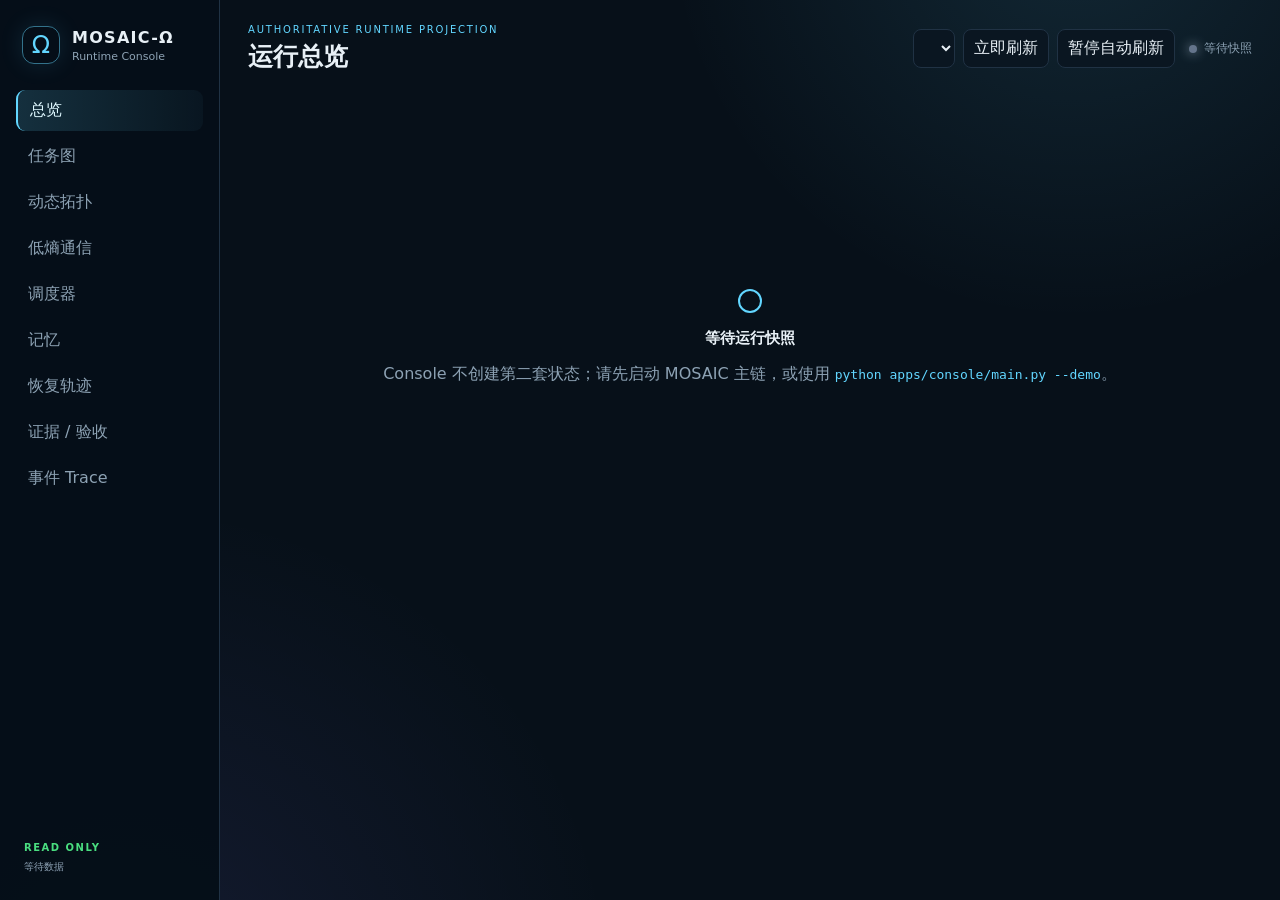
==== apps/console/frontend/index.html @ cc6a41b3 "feat: import MOSAIC-Omega V3 observability console (0.2.0)" ====
<!doctype html>
<html lang="zh-CN">
<head>
  <meta charset="utf-8">
  <meta name="viewport" content="width=device-width,initial-scale=1">
  <title>MOSAIC-Ω Runtime Console</title>
  <link rel="stylesheet" href="assets/style.css">
</head>
<body>
  <div class="shell">
    <aside class="sidebar">
      <div class="brand">
        <div class="omega">Ω</div>
        <div><strong>MOSAIC-Ω</strong><span>Runtime Console</span></div>
      </div>
      <nav id="nav">
        <button class="nav-item active" data-view="overview">总览</button>
        <button class="nav-item" data-view="taskgraph">任务图</button>
        <button class="nav-item" data-view="topology">动态拓扑</button>
        <button class="nav-item" data-view="communication">低熵通信</button>
        <button class="nav-item" data-view="scheduler">调度器</button>
        <button class="nav-item" data-view="memory">记忆</button>
        <button class="nav-item" data-view="recovery">恢复轨迹</button>
        <button class="nav-item" data-view="evidence">证据 / 验收</button>
        <button class="nav-item" data-view="events">事件 Trace</button>
      </nav>
      <div class="sidebar-foot">
        <div class="readonly">READ ONLY</div>
        <div id="lastUpdate">等待数据</div>
      </div>
    </aside>

    <main class="main">
      <header class="topbar">
        <div>
          <div class="eyebrow">AUTHORITATIVE RUNTIME PROJECTION</div>
          <h1 id="pageTitle">运行总览</h1>
        </div>
        <div class="top-actions">
          <select id="runSelector" aria-label="选择运行"></select>
          <button id="refreshBtn" class="secondary">立即刷新</button>
          <button id="pauseBtn" class="secondary">暂停自动刷新</button>
          <div id="health" class="health"><span></span>等待</div>
        </div>
      </header>

      <div id="waiting" class="waiting hidden">
        <div class="pulse"></div>
        <h2>等待运行快照</h2>
        <p>Console 不创建第二套状态；请先启动 MOSAIC 主链，或使用 <code>python apps/console/main.py --demo</code>。</p>
      </div>

      <section id="view-overview" class="view active">
        <div id="kpis" class="kpi-grid"></div>
        <div class="grid two">
          <article class="panel">
            <div class="panel-head"><h2>任务状态</h2><span id="runPhase" class="chip"></span></div>
            <div class="status-layout"><div id="progressRing" class="progress-ring"></div><div id="statusLegend" class="legend"></div></div>
          </article>
          <article class="panel">
            <div class="panel-head"><h2>系统健康摘要</h2><span class="chip">核心平台</span></div>
            <div id="healthSummary" class="metric-list"></div>
          </article>
        </div>
        <div class="grid two">
          <article class="panel"><div class="panel-head"><h2>最近事件</h2><span class="chip">EventStore</span></div><div id="recentEvents" class="timeline compact"></div></article>
          <article class="panel"><div class="panel-head"><h2>关键能力状态</h2><span class="chip">Capabilities</span></div><div id="capabilityMini" class="capability-grid"></div></article>
        </div>
      </section>

      <section id="view-taskgraph" class="view">
        <article class="panel graph-panel">
          <div class="panel-head"><h2>动态因果 TaskGraph</h2><div class="legend-inline"><span class="dot ok"></span>成功 <span class="dot run"></span>运行 <span class="dot wait"></span>等待 <span class="dot fail"></span>失败</div></div>
          <div class="graph-layout"><div class="svg-wrap"><svg id="taskGraphSvg"></svg></div><aside id="taskDetail" class="detail-panel"><h3>节点详情</h3><p class="muted">点击任务节点查看输入、验收、执行者、证据和状态。</p></aside></div>
        </article>
      </section>

      <section id="view-topology" class="view">
        <div class="kpi-grid small" id="topologyKpis"></div>
        <article class="panel graph-panel"><div class="panel-head"><h2>动态稀疏通信拓扑</h2><span class="chip">TopologySnapshot</span></div><div class="graph-layout"><div class="svg-wrap"><svg id="topologySvg"></svg></div><aside id="topologyDetail" class="detail-panel"><h3>链路详情</h3><p class="muted">边宽表示 score；虚线表示 standby / 非 active 链路。</p></aside></div></article>
      </section>

      <section id="view-communication" class="view">
        <div class="kpi-grid small" id="messageKpis"></div>
        <div class="grid two">
          <article class="panel"><div class="panel-head"><h2>策略动作分布</h2><span class="chip">SEND / MERGE / DROP / DEFER</span></div><div id="messageBars" class="bar-chart"></div></article>
          <article class="panel"><div class="panel-head"><h2>Token 与队列</h2><span id="tokenStatus" class="chip"></span></div><div id="tokenMetrics" class="metric-list"></div></article>
        </div>
        <article class="panel"><div class="panel-head"><h2>消息流</h2><input id="messageFilter" class="filter" placeholder="sender / receiver / task / action"></div><div class="table-wrap"><table><thead><tr><th>Action</th><th>Sender → Receiver</th><th>Task</th><th>Priority</th><th>TTL</th><th>Reason</th><th>Summary</th></tr></thead><tbody id="messageTable"></tbody></table></div></article>
      </section>

      <section id="view-scheduler" class="view">
        <div class="kpi-grid small" id="schedulerKpis"></div>
        <div class="grid two">
          <article class="panel"><div class="panel-head"><h2>Assignment 决策</h2><span class="chip">Cost Model</span></div><div id="assignmentCards" class="stack"></div></article>
          <article class="panel"><div class="panel-head"><h2>异构能力池</h2><span class="chip">CapabilityProfile</span></div><div class="table-wrap"><table><thead><tr><th>Actor</th><th>Kind</th><th>Online</th><th>Reliability</th><th>Latency</th><th>Posterior</th></tr></thead><tbody id="capabilityTable"></tbody></table></div></article>
        </div>
      </section>

      <section id="view-memory" class="view">
        <div id="memoryLayers" class="memory-layers"></div>
        <div class="grid two">
          <article class="panel"><div class="panel-head"><h2>Memory 指标</h2><span class="chip">MemoryService</span></div><div id="memoryMetrics" class="metric-list"></div></article>
          <article class="panel"><div class="panel-head"><h2>ContextPack 压缩</h2><span class="chip">Context Wake-up</span></div><div id="memoryCompression" class="metric-list"></div></article>
        </div>
        <article class="panel"><div class="panel-head"><h2>上下文唤醒记录</h2><span class="chip">Task → ContextPack</span></div><div id="contextPacks" class="stack"></div></article>
      </section>

      <section id="view-recovery" class="view">
        <div class="kpi-grid small" id="recoveryKpis"></div>
        <article class="panel"><div class="panel-head"><h2>Recovery Timeline</h2><span class="chip">Impact Graph / Local Recovery</span></div><div id="recoveryTimeline" class="timeline"></div></article>
      </section>

      <section id="view-evidence" class="view">
        <div class="kpi-grid small" id="evidenceKpis"></div>
        <div class="grid two">
          <article class="panel"><div class="panel-head"><h2>VerificationResult</h2><span class="chip">Verifier</span></div><div id="verificationCards" class="stack"></div></article>
          <article class="panel"><div class="panel-head"><h2>Evidence Manifest</h2><span class="chip">SHA-256</span></div><div class="table-wrap"><table><thead><tr><th>Evidence</th><th>Node</th><th>Producer</th><th>Status</th><th>Hash</th></tr></thead><tbody id="evidenceTable"></tbody></table></div></article>
        </div>
      </section>

      <section id="view-events" class="view">
        <article class="panel">
          <div class="panel-head event-tools"><h2>统一事件 Trace</h2><div><input id="eventFilter" class="filter" placeholder="event / task / actor / trace"><select id="eventType"><option value="">全部事件</option></select></div></div>
          <div id="traceSummary" class="trace-strip"></div>
          <div class="table-wrap tall"><table><thead><tr><th>Time</th><th>Event</th><th>Node</th><th>Actor</th><th>Trace</th><th>Parent</th></tr></thead><tbody id="eventTable"></tbody></table></div>
        </article>
      </section>
    </main>
  </div>
  <script src="assets/app.js"></script>
</body>
</html>
---- apps/console/frontend/assets/style.css ----
:root{--bg:#071019;--panel:#0c1823;--panel2:#101f2d;--line:#203244;--text:#e8f0f6;--muted:#8da2b4;--accent:#62d6ff;--accent2:#8b7dff;--ok:#4ade80;--warn:#fbbf24;--fail:#fb7185;--run:#38bdf8;--wait:#64748b;--shadow:0 14px 34px rgba(0,0,0,.24)}*{box-sizing:border-box}html,body{margin:0;min-height:100%;background:var(--bg);color:var(--text);font-family:Inter,ui-sans-serif,system-ui,-apple-system,"Segoe UI",sans-serif}body{background:radial-gradient(circle at 84% -10%,rgba(98,214,255,.12),transparent 28%),radial-gradient(circle at 10% 110%,rgba(139,125,255,.1),transparent 32%),var(--bg)}button,input,select{font:inherit}.shell{display:grid;grid-template-columns:220px 1fr;min-height:100vh}.sidebar{position:fixed;inset:0 auto 0 0;width:220px;border-right:1px solid var(--line);background:rgba(6,15,24,.96);padding:22px 16px;display:flex;flex-direction:column;z-index:10}.brand{display:flex;align-items:center;gap:12px;padding:4px 6px 26px}.brand strong{display:block;font-size:16px;letter-spacing:.08em}.brand span{display:block;font-size:11px;color:var(--muted);margin-top:3px}.omega{width:38px;height:38px;border:1px solid rgba(98,214,255,.5);border-radius:12px;display:grid;place-items:center;font-size:24px;color:var(--accent);box-shadow:0 0 24px rgba(98,214,255,.12)}nav{display:flex;flex-direction:column;gap:5px}.nav-item{border:0;background:transparent;color:var(--muted);text-align:left;padding:10px 12px;border-radius:9px;cursor:pointer;transition:.15s}.nav-item:hover{background:#102231;color:var(--text)}.nav-item.active{background:linear-gradient(90deg,rgba(98,214,255,.17),rgba(98,214,255,.04));color:#dff8ff;border-left:2px solid var(--accent)}.sidebar-foot{margin-top:auto;padding:14px 8px 4px;font-size:10px;color:var(--muted);line-height:1.5}.readonly{color:var(--ok);font-weight:800;letter-spacing:.15em;margin-bottom:4px}.main{grid-column:2;padding:24px 28px 50px;min-width:0}.topbar{display:flex;align-items:center;justify-content:space-between;gap:20px;margin-bottom:22px}.eyebrow{font-size:10px;letter-spacing:.18em;color:var(--accent)}h1{font-size:25px;margin:5px 0 0}h2{font-size:15px;margin:0;font-weight:650}h3{font-size:14px;margin:0 0 10px}.top-actions{display:flex;align-items:center;gap:8px;flex-wrap:wrap}.top-actions select,.secondary,.filter,.event-tools select{background:#0a1621;color:var(--text);border:1px solid var(--line);border-radius:8px;padding:8px 10px}.secondary{cursor:pointer}.secondary:hover{border-color:#36526a}.health{display:flex;align-items:center;gap:7px;font-size:12px;color:var(--muted);padding-left:6px}.health span{width:8px;height:8px;border-radius:50%;background:var(--wait);box-shadow:0 0 12px currentColor}.health.ok{color:var(--ok)}.health.fail{color:var(--fail)}.view{display:none}.view.active{display:block}.kpi-grid{display:grid;grid-template-columns:repeat(6,minmax(120px,1fr));gap:12px;margin-bottom:12px}.kpi-grid.small{grid-template-columns:repeat(4,minmax(140px,1fr))}.kpi{background:linear-gradient(145deg,rgba(16,31,45,.96),rgba(10,24,35,.96));border:1px solid var(--line);border-radius:13px;padding:15px 16px;box-shadow:var(--shadow);min-height:92px}.kpi .label{font-size:11px;color:var(--muted);margin-bottom:10px}.kpi .value{font-size:23px;font-weight:720;letter-spacing:-.02em}.kpi .sub{font-size:10px;color:var(--muted);margin-top:5px}.kpi.good .value{color:var(--ok)}.kpi.bad .value{color:var(--fail)}.kpi.accent .value{color:var(--accent)}.grid{display:grid;gap:12px;margin-bottom:12px}.grid.two{grid-template-columns:repeat(2,minmax(0,1fr))}.panel{background:rgba(12,24,35,.94);border:1px solid var(--line);border-radius:13px;box-shadow:var(--shadow);overflow:hidden}.panel-head{display:flex;justify-content:space-between;align-items:center;gap:12px;padding:14px 16px;border-bottom:1px solid rgba(32,50,68,.8)}.chip{font-size:10px;border:1px solid #29455b;color:#9dc0d8;border-radius:999px;padding:4px 8px}.status-layout{display:flex;gap:30px;align-items:center;justify-content:center;padding:24px}.progress-ring{width:142px;height:142px;border-radius:50%;display:grid;place-items:center;position:relative;background:conic-gradient(var(--ok) 0deg,var(--ok) 0deg,#172a39 0)}.progress-ring:before{content:"";position:absolute;inset:14px;border-radius:50%;background:var(--panel)}.progress-ring .inside{z-index:1;text-align:center}.progress-ring .inside strong{display:block;font-size:27px}.progress-ring .inside span{font-size:10px;color:var(--muted)}.legend{min-width:170px}.legend-row{display:flex;align-items:center;justify-content:space-between;gap:24px;padding:6px 0;font-size:12px;border-bottom:1px solid rgba(32,50,68,.35)}.legend-row:last-child{border-bottom:0}.legend-name{display:flex;align-items:center;gap:7px}.dot{display:inline-block;width:8px;height:8px;border-radius:50%;margin-right:4px}.dot.ok{background:var(--ok)}.dot.run{background:var(--run)}.dot.wait{background:var(--wait)}.dot.fail{background:var(--fail)}.legend-inline{font-size:10px;color:var(--muted)}.metric-list{padding:10px 16px 16px}.metric-row{display:grid;grid-template-columns:1fr auto;gap:18px;padding:9px 0;border-bottom:1px solid rgba(32,50,68,.45);font-size:12px}.metric-row:last-child{border-bottom:0}.metric-row .name{color:var(--muted)}.metric-row .metric-value{font-variant-numeric:tabular-nums;max-width:280px;text-align:right;overflow-wrap:anywhere}.timeline{padding:8px 16px 18px}.timeline-item{display:grid;grid-template-columns:84px 12px 1fr;gap:10px;position:relative;padding:9px 0}.timeline-item:after{content:"";position:absolute;left:89px;top:25px;bottom:-10px;width:1px;background:var(--line)}.timeline-item:last-child:after{display:none}.timeline-time{font-size:10px;color:var(--muted);font-variant-numeric:tabular-nums}.timeline-marker{width:9px;height:9px;border:2px solid var(--accent);background:var(--panel);border-radius:50%;margin-top:2px;z-index:1}.timeline-content{font-size:12px;line-height:1.45}.timeline-content strong{color:#cdefff}.timeline-content .meta{display:block;color:var(--muted);font-size:10px;margin-top:2px}.timeline.compact{max-height:340px;overflow:auto}.capability-grid{display:grid;grid-template-columns:repeat(2,1fr);gap:8px;padding:14px}.cap-mini{border:1px solid var(--line);border-radius:9px;padding:10px;background:#0a1621}.cap-mini strong{font-size:11px;display:block;white-space:nowrap;overflow:hidden;text-overflow:ellipsis}.cap-mini span{font-size:10px;color:var(--muted)}.graph-panel{min-height:690px}.graph-layout{display:grid;grid-template-columns:minmax(0,1fr) 300px;min-height:625px}.svg-wrap{overflow:auto;min-height:625px;background:linear-gradient(rgba(32,50,68,.16) 1px,transparent 1px),linear-gradient(90deg,rgba(32,50,68,.16) 1px,transparent 1px);background-size:28px 28px}.svg-wrap svg{min-width:900px;min-height:620px;width:100%;height:100%}.detail-panel{border-left:1px solid var(--line);padding:16px;background:rgba(7,16,25,.45);overflow:auto}.detail-section{margin:13px 0}.detail-section label{display:block;font-size:9px;color:var(--muted);text-transform:uppercase;letter-spacing:.12em;margin-bottom:5px}.detail-section pre{white-space:pre-wrap;word-break:break-word;font-size:10px;background:#071019;border:1px solid var(--line);border-radius:8px;padding:8px;color:#b9cddd}.muted{color:var(--muted);font-size:12px;line-height:1.55}.node-rect{stroke-width:1.2;cursor:pointer;transition:.15s}.node-rect:hover{stroke:var(--accent);filter:drop-shadow(0 0 8px rgba(98,214,255,.3))}.node-label{fill:var(--text);font-size:11px;pointer-events:none}.node-sub{fill:var(--muted);font-size:9px;pointer-events:none}.edge-line{stroke:#38566d;stroke-width:1.3;fill:none}.topo-edge{stroke:#38566d;fill:none}.topo-node circle{fill:#10283a;stroke:#4d728d;stroke-width:1.2;cursor:pointer}.topo-node text{fill:var(--text);font-size:10px}.bar-chart{padding:18px}.bar-row{display:grid;grid-template-columns:72px 1fr 48px;gap:10px;align-items:center;margin:10px 0;font-size:11px}.bar-track{height:9px;background:#132736;border-radius:999px;overflow:hidden}.bar-fill{height:100%;background:linear-gradient(90deg,var(--accent),var(--accent2));border-radius:999px}.table-wrap{overflow:auto}.table-wrap.tall{max-height:650px}table{width:100%;border-collapse:collapse;font-size:11px}th{position:sticky;top:0;background:#0e1c28;text-align:left;color:#84a1b7;font-size:9px;text-transform:uppercase;letter-spacing:.08em;padding:10px 12px;border-bottom:1px solid var(--line);z-index:1}td{padding:9px 12px;border-bottom:1px solid rgba(32,50,68,.5);vertical-align:top;max-width:320px;overflow-wrap:anywhere}tbody tr:hover{background:rgba(98,214,255,.035)}.badge{display:inline-flex;padding:3px 7px;border-radius:999px;font-size:9px;border:1px solid var(--line)}.badge.ok{color:var(--ok);border-color:rgba(74,222,128,.35)}.badge.fail{color:var(--fail);border-color:rgba(251,113,133,.35)}.badge.run{color:var(--run);border-color:rgba(56,189,248,.35)}.badge.wait{color:#a4b2bf}.stack{padding:12px}.stack-card{background:#091620;border:1px solid var(--line);border-radius:10px;padding:12px;margin-bottom:9px}.stack-card:last-child{margin-bottom:0}.stack-card .row{display:flex;justify-content:space-between;gap:12px}.stack-card strong{font-size:12px}.stack-card .small{font-size:10px;color:var(--muted);margin-top:5px;line-height:1.5}.cost-grid{display:grid;grid-template-columns:repeat(3,1fr);gap:6px;margin-top:9px}.cost-item{border:1px solid rgba(32,50,68,.75);border-radius:7px;padding:6px}.cost-item span{display:block;font-size:8px;color:var(--muted)}.cost-item strong{font-size:10px}.memory-layers{display:grid;grid-template-columns:repeat(4,1fr);gap:12px;margin-bottom:12px}.memory-layer{border:1px solid var(--line);border-radius:13px;padding:17px;background:linear-gradient(145deg,#102233,#0a1722);box-shadow:var(--shadow)}.memory-layer .name{text-transform:uppercase;letter-spacing:.12em;font-size:9px;color:var(--muted)}.memory-layer strong{font-size:26px;display:block;margin:7px 0}.memory-layer span{font-size:10px;color:#9fb3c3}.event-tools>div{display:flex;gap:7px}.trace-strip{display:flex;gap:8px;overflow:auto;padding:10px 12px;border-bottom:1px solid var(--line)}.trace-pill{min-width:150px;background:#091620;border:1px solid var(--line);border-radius:9px;padding:8px}.trace-pill strong{font-size:9px;display:block;white-space:nowrap;overflow:hidden;text-overflow:ellipsis}.trace-pill span{font-size:9px;color:var(--muted)}.waiting{min-height:500px;display:flex;flex-direction:column;align-items:center;justify-content:center;text-align:center;color:var(--muted)}.waiting h2{color:var(--text);margin:16px 0 0}.waiting code{color:var(--accent)}.pulse{width:24px;height:24px;border:2px solid var(--accent);border-radius:50%;animation:pulse 1.4s infinite}.hidden{display:none!important}@keyframes pulse{0%{transform:scale(.7);opacity:1}100%{transform:scale(1.8);opacity:0}}@media(max-width:1100px){.kpi-grid{grid-template-columns:repeat(3,1fr)}.grid.two{grid-template-columns:1fr}.graph-layout{grid-template-columns:1fr}.detail-panel{border-left:0;border-top:1px solid var(--line)}.memory-layers{grid-template-columns:repeat(2,1fr)}}@media(max-width:760px){.shell{display:block}.sidebar{position:static;width:auto;height:auto}.sidebar nav{display:grid;grid-template-columns:repeat(3,1fr)}.sidebar-foot{display:none}.main{padding:16px;grid-column:auto}.topbar{align-items:flex-start;flex-direction:column}.kpi-grid,.kpi-grid.small{grid-template-columns:repeat(2,1fr)}.memory-layers{grid-template-columns:1fr}.status-layout{flex-direction:column}}
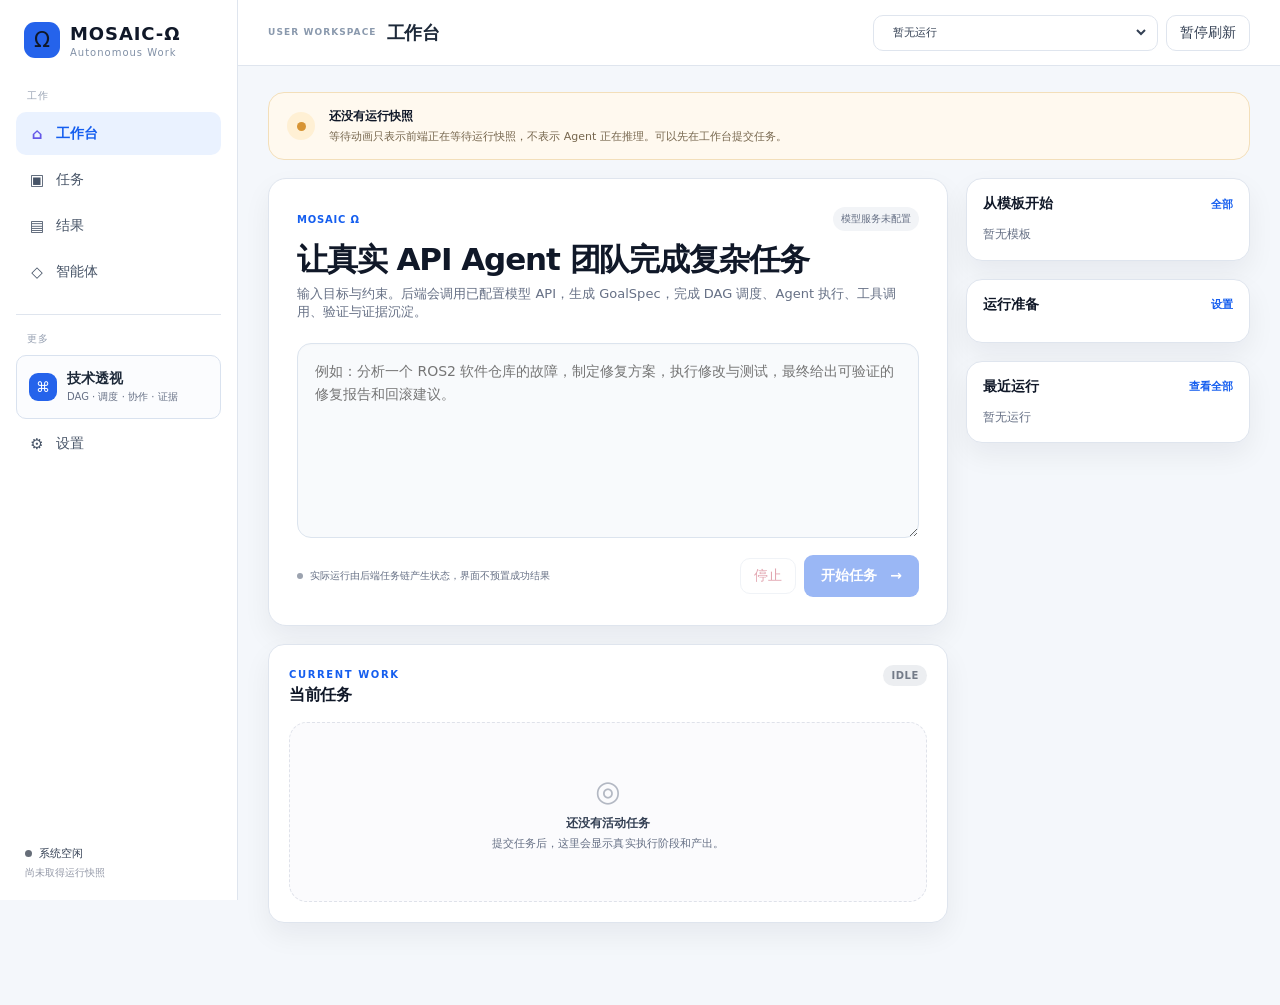
==== commit 546240c4: "fix: restore the 65 release files the old .gitignore had excluded The previous commit fixed the .git" ====
--- a/apps/console/frontend/index.html
+++ b/apps/console/frontend/index.html
@@ -3,131 +3,306 @@
 <head>
   <meta charset="utf-8">
   <meta name="viewport" content="width=device-width,initial-scale=1">
-  <title>MOSAIC-Ω Runtime Console</title>
+  <meta name="color-scheme" content="light">
+  <title>MOSAIC-Ω</title>
   <link rel="stylesheet" href="assets/style.css">
 </head>
 <body>
-  <div class="shell">
+  <div class="app-shell">
     <aside class="sidebar">
       <div class="brand">
-        <div class="omega">Ω</div>
-        <div><strong>MOSAIC-Ω</strong><span>Runtime Console</span></div>
+        <div class="brand-mark">Ω</div>
+        <div class="brand-copy"><strong>MOSAIC-Ω</strong><span>Autonomous Work</span></div>
       </div>
-      <nav id="nav">
-        <button class="nav-item active" data-view="overview">总览</button>
-        <button class="nav-item" data-view="taskgraph">任务图</button>
-        <button class="nav-item" data-view="topology">动态拓扑</button>
-        <button class="nav-item" data-view="communication">低熵通信</button>
-        <button class="nav-item" data-view="scheduler">调度器</button>
-        <button class="nav-item" data-view="memory">记忆</button>
-        <button class="nav-item" data-view="recovery">恢复轨迹</button>
-        <button class="nav-item" data-view="evidence">证据 / 验收</button>
-        <button class="nav-item" data-view="events">事件 Trace</button>
+
+      <nav id="nav" class="nav">
+        <div class="nav-label">工作</div>
+        <button type="button" class="nav-item active" data-view="workspace"><span class="nav-icon">⌂</span><span>工作台</span></button>
+        <button type="button" class="nav-item" data-view="tasks"><span class="nav-icon">▣</span><span>任务</span></button>
+        <button type="button" class="nav-item" data-view="deliverables"><span class="nav-icon">▤</span><span>结果</span></button>
+        <button type="button" class="nav-item" data-view="agents"><span class="nav-icon">◇</span><span>智能体</span></button>
+
+        <div class="nav-label nav-label-gap">更多</div>
+        <button type="button" class="nav-item judge-entry" data-view="judge"><span class="nav-icon">⌘</span><span class="judge-entry-copy"><strong>技术透视</strong><small>DAG · 调度 · 协作 · 证据</small></span></button>
+        <button type="button" class="nav-item" data-view="settings"><span class="nav-icon">⚙</span><span>设置</span></button>
+        <button type="button" class="compat-hidden" data-view="observatory" aria-hidden="true" tabindex="-1">技术观测兼容入口</button>
+        <button type="button" class="compat-hidden" data-view="lineage" aria-hidden="true" tabindex="-1">数据血缘兼容入口</button>
       </nav>
+
       <div class="sidebar-foot">
-        <div class="readonly">READ ONLY</div>
-        <div id="lastUpdate">等待数据</div>
+        <div class="mode-pill">INTERACTIVE · TRACEABLE</div>
+        <div id="sidebarStatus" class="sidebar-status"><span class="status-dot idle"></span>等待系统</div>
+        <div id="lastUpdate" class="sidebar-time">尚未读取数据</div>
       </div>
     </aside>
 
     <main class="main">
       <header class="topbar">
-        <div>
-          <div class="eyebrow">AUTHORITATIVE RUNTIME PROJECTION</div>
-          <h1 id="pageTitle">运行总览</h1>
-        </div>
-        <div class="top-actions">
-          <select id="runSelector" aria-label="选择运行"></select>
-          <button id="refreshBtn" class="secondary">立即刷新</button>
-          <button id="pauseBtn" class="secondary">暂停自动刷新</button>
-          <div id="health" class="health"><span></span>等待</div>
+        <div class="topbar-left">
+          <div id="pageEyebrow" class="eyebrow">AUTONOMOUS WORKSPACE</div>
+          <h1 id="pageTitle">工作台</h1>
+        </div>
+        <div class="topbar-right">
+          <div class="run-switcher">
+            <span>运行</span>
+            <select id="runSelector" aria-label="选择运行"></select>
+          </div>
+          <button type="button" id="refreshBtn" class="icon-button" title="刷新">↻</button>
+          <button type="button" id="pauseBtn" class="ghost-button">暂停刷新</button>
+          <button type="button" id="judgeModeBtn" class="judge-button">技术透视</button>
         </div>
       </header>
 
-      <div id="waiting" class="waiting hidden">
-        <div class="pulse"></div>
-        <h2>等待运行快照</h2>
-        <p>Console 不创建第二套状态；请先启动 MOSAIC 主链，或使用 <code>python apps/console/main.py --demo</code>。</p>
+      <div id="toast" class="toast hidden"></div>
+
+      <div id="waiting" class="waiting-banner hidden">
+        <div class="waiting-orb"><span></span></div>
+        <div><strong>还没有运行快照</strong><p>等待动画只表示前端正在等待运行快照，不表示 Agent 正在推理。可以先在工作台提交任务。</p></div>
       </div>
 
-      <section id="view-overview" class="view active">
-        <div id="kpis" class="kpi-grid"></div>
-        <div class="grid two">
-          <article class="panel">
-            <div class="panel-head"><h2>任务状态</h2><span id="runPhase" class="chip"></span></div>
-            <div class="status-layout"><div id="progressRing" class="progress-ring"></div><div id="statusLegend" class="legend"></div></div>
+      <section id="view-workspace" class="view active">
+        <div class="workspace-grid">
+          <div class="workspace-primary">
+            <article class="composer">
+              <div class="composer-topline"><span class="product-badge">MOSAIC Ω</span><span id="providerMini" class="soft-status">模型服务未配置</span></div>
+              <h2>让真实 API Agent 团队完成复杂任务</h2>
+              <p class="composer-sub">输入目标与约束。后端会调用已配置模型 API，生成 GoalSpec，完成 DAG 调度、Agent 执行、工具调用、验证与证据沉淀。</p>
+              <textarea id="goalInput" rows="7" placeholder="例如：分析一个 ROS2 软件仓库的故障，制定修复方案，执行修改与测试，最终给出可验证的修复报告和回滚建议。"></textarea>
+              <div class="composer-actions">
+                <div class="composer-hint"><span class="tiny-dot"></span>实际运行由后端任务链产生状态，界面不预置成功结果</div>
+                <div class="button-row">
+                  <button type="button" id="stopJobBtn" class="ghost-button danger-text">停止</button>
+                  <button type="button" id="startCustomBtn" class="primary-button">开始任务 <span>→</span></button>
+                </div>
+              </div>
+            </article>
+
+            <article class="pipeline-overview" aria-label="系统真实执行管线">
+              <div class="pipeline-head">
+                <div><span class="section-kicker">EXECUTION PIPELINE</span><h3>从目标到证据的真实链路</h3></div>
+                <span class="soft-status">结构图 · 状态由后端驱动</span>
+              </div>
+              <div id="workspacePipeline" class="pipeline-track"></div>
+            </article>
+
+            <article class="current-work">
+              <div class="section-title-row">
+                <div><span class="section-kicker">CURRENT WORK</span><h2>当前任务</h2></div>
+                <span id="currentRunStatus" class="state-pill neutral">IDLE</span>
+              </div>
+              <div id="currentWorkEmpty" class="empty-state">
+                <div class="empty-glyph">◎</div><strong>还没有活动任务</strong><span>提交任务后，这里会显示真实执行阶段和产出。</span>
+              </div>
+              <div id="currentWorkBody" class="hidden">
+                <div class="work-heading"><div><span id="currentRunId" class="mono subtle"></span><h3 id="currentObjective">正在读取任务目标…</h3></div><div id="currentProgress" class="progress-number">—</div></div>
+                <div id="phaseRail" class="phase-rail"></div>
+                <div id="workflowTelemetry" class="workflow-telemetry"></div>
+                <div class="current-work-bottom">
+                  <div id="liveAction" class="live-action"></div>
+                  <button type="button" class="text-button" data-go="tasks">查看详细进度 <span>↗</span></button>
+                </div>
+              </div>
+            </article>
+          </div>
+
+          <aside class="workspace-aside">
+            <section class="aside-section">
+              <div class="aside-title"><span>从模板开始</span><button type="button" class="text-button" data-go="lab">全部</button></div>
+              <div id="templateCards" class="template-list"></div>
+              <div id="templatePreview" class="template-preview hidden"></div>
+            </section>
+            <section class="aside-section system-readiness">
+              <div class="aside-title"><span>运行准备</span><button type="button" class="text-button" data-go="settings">设置</button></div>
+              <div id="readinessList" class="readiness-list"></div>
+            </section>
+            <section class="aside-section authenticity-mini">
+              <div class="aside-title"><span>运行真实性</span><button type="button" class="text-button" data-go="judge">查看证据</button></div>
+              <div id="authenticityMini" class="truth-mini-grid"></div>
+            </section>
+            <section class="aside-section recent-mini">
+              <div class="aside-title"><span>最近运行</span><button type="button" class="text-button" data-go="tasks">查看全部</button></div>
+              <div id="recentRunsMini"></div>
+            </section>
+          </aside>
+        </div>
+      </section>
+
+      <section id="view-tasks" class="view">
+        <div class="page-intro"><div><span class="section-kicker">TASK EXECUTION</span><h2>任务</h2><p>当前 Run 的任务节点、依赖、Assignment、执行层、验证与证据全部来自 authoritative snapshot；Benchmark 与故障实验不会混入任务历史。</p></div></div>
+        <div id="taskRunSummary" class="metric-ribbon"></div>
+        <div class="task-page-grid">
+          <article class="surface run-list-surface"><div class="surface-head"><h3>任务运行</h3><span class="soft-status">TASK RUNS ONLY</span></div><div id="runHistory" class="run-history"></div></article>
+          <article class="surface run-detail-surface">
+            <div class="section-title-row compact"><div><span class="section-kicker">CURRENT RUN</span><h2>运行详情</h2></div><span id="activeJobBadge" class="state-pill neutral">IDLE</span></div>
+            <div id="activeJob" class="detail-rows"></div>
+            <div class="log-head"><span>执行日志</span><span class="subtle">subprocess stdout · 已隐藏本机路径</span></div>
+            <pre id="jobLog" class="log-box">暂无活动任务</pre>
           </article>
-          <article class="panel">
-            <div class="panel-head"><h2>系统健康摘要</h2><span class="chip">核心平台</span></div>
-            <div id="healthSummary" class="metric-list"></div>
-          </article>
-        </div>
-        <div class="grid two">
-          <article class="panel"><div class="panel-head"><h2>最近事件</h2><span class="chip">EventStore</span></div><div id="recentEvents" class="timeline compact"></div></article>
-          <article class="panel"><div class="panel-head"><h2>关键能力状态</h2><span class="chip">Capabilities</span></div><div id="capabilityMini" class="capability-grid"></div></article>
-        </div>
-      </section>
-
-      <section id="view-taskgraph" class="view">
-        <article class="panel graph-panel">
-          <div class="panel-head"><h2>动态因果 TaskGraph</h2><div class="legend-inline"><span class="dot ok"></span>成功 <span class="dot run"></span>运行 <span class="dot wait"></span>等待 <span class="dot fail"></span>失败</div></div>
-          <div class="graph-layout"><div class="svg-wrap"><svg id="taskGraphSvg"></svg></div><aside id="taskDetail" class="detail-panel"><h3>节点详情</h3><p class="muted">点击任务节点查看输入、验收、执行者、证据和状态。</p></aside></div>
+        </div>
+        <article class="surface task-runtime-surface">
+          <div class="surface-head"><div><h3>真实任务图与执行状态</h3><p class="subtle">点击节点可核对依赖、Agent、Tier、Evidence 与 Verifier。</p></div><span id="taskGraphMeta" class="soft-status"></span></div>
+          <div class="deep-two"><div id="taskRuntimeGraph" class="task-flow"></div><aside id="taskRuntimeInspector" class="inspector-panel"></aside></div>
         </article>
       </section>
 
-      <section id="view-topology" class="view">
-        <div class="kpi-grid small" id="topologyKpis"></div>
-        <article class="panel graph-panel"><div class="panel-head"><h2>动态稀疏通信拓扑</h2><span class="chip">TopologySnapshot</span></div><div class="graph-layout"><div class="svg-wrap"><svg id="topologySvg"></svg></div><aside id="topologyDetail" class="detail-panel"><h3>链路详情</h3><p class="muted">边宽表示 score；虚线表示 standby / 非 active 链路。</p></aside></div></article>
-      </section>
-
-      <section id="view-communication" class="view">
-        <div class="kpi-grid small" id="messageKpis"></div>
-        <div class="grid two">
-          <article class="panel"><div class="panel-head"><h2>策略动作分布</h2><span class="chip">SEND / MERGE / DROP / DEFER</span></div><div id="messageBars" class="bar-chart"></div></article>
-          <article class="panel"><div class="panel-head"><h2>Token 与队列</h2><span id="tokenStatus" class="chip"></span></div><div id="tokenMetrics" class="metric-list"></div></article>
-        </div>
-        <article class="panel"><div class="panel-head"><h2>消息流</h2><input id="messageFilter" class="filter" placeholder="sender / receiver / task / action"></div><div class="table-wrap"><table><thead><tr><th>Action</th><th>Sender → Receiver</th><th>Task</th><th>Priority</th><th>TTL</th><th>Reason</th><th>Summary</th></tr></thead><tbody id="messageTable"></tbody></table></div></article>
-      </section>
-
-      <section id="view-scheduler" class="view">
-        <div class="kpi-grid small" id="schedulerKpis"></div>
-        <div class="grid two">
-          <article class="panel"><div class="panel-head"><h2>Assignment 决策</h2><span class="chip">Cost Model</span></div><div id="assignmentCards" class="stack"></div></article>
-          <article class="panel"><div class="panel-head"><h2>异构能力池</h2><span class="chip">CapabilityProfile</span></div><div class="table-wrap"><table><thead><tr><th>Actor</th><th>Kind</th><th>Online</th><th>Reliability</th><th>Latency</th><th>Posterior</th></tr></thead><tbody id="capabilityTable"></tbody></table></div></article>
-        </div>
-      </section>
-
-      <section id="view-memory" class="view">
-        <div id="memoryLayers" class="memory-layers"></div>
-        <div class="grid two">
-          <article class="panel"><div class="panel-head"><h2>Memory 指标</h2><span class="chip">MemoryService</span></div><div id="memoryMetrics" class="metric-list"></div></article>
-          <article class="panel"><div class="panel-head"><h2>ContextPack 压缩</h2><span class="chip">Context Wake-up</span></div><div id="memoryCompression" class="metric-list"></div></article>
-        </div>
-        <article class="panel"><div class="panel-head"><h2>上下文唤醒记录</h2><span class="chip">Task → ContextPack</span></div><div id="contextPacks" class="stack"></div></article>
-      </section>
-
-      <section id="view-recovery" class="view">
-        <div class="kpi-grid small" id="recoveryKpis"></div>
-        <article class="panel"><div class="panel-head"><h2>Recovery Timeline</h2><span class="chip">Impact Graph / Local Recovery</span></div><div id="recoveryTimeline" class="timeline"></div></article>
-      </section>
-
-      <section id="view-evidence" class="view">
-        <div class="kpi-grid small" id="evidenceKpis"></div>
-        <div class="grid two">
-          <article class="panel"><div class="panel-head"><h2>VerificationResult</h2><span class="chip">Verifier</span></div><div id="verificationCards" class="stack"></div></article>
-          <article class="panel"><div class="panel-head"><h2>Evidence Manifest</h2><span class="chip">SHA-256</span></div><div class="table-wrap"><table><thead><tr><th>Evidence</th><th>Node</th><th>Producer</th><th>Status</th><th>Hash</th></tr></thead><tbody id="evidenceTable"></tbody></table></div></article>
-        </div>
-      </section>
-
-      <section id="view-events" class="view">
-        <article class="panel">
-          <div class="panel-head event-tools"><h2>统一事件 Trace</h2><div><input id="eventFilter" class="filter" placeholder="event / task / actor / trace"><select id="eventType"><option value="">全部事件</option></select></div></div>
-          <div id="traceSummary" class="trace-strip"></div>
-          <div class="table-wrap tall"><table><thead><tr><th>Time</th><th>Event</th><th>Node</th><th>Actor</th><th>Trace</th><th>Parent</th></tr></thead><tbody id="eventTable"></tbody></table></div>
+      <section id="view-agents" class="view">
+        <div class="page-intro"><div><span class="section-kicker">AGENT STUDIO</span><h2>智能体与异构资源</h2><p>本页只展示 Capability Registry 与 Scheduler 实际记录。调度可靠性与实测成功率严格区分；前者来自 Scheduler capability，后者仅在存在运行样本时展示。</p></div></div>
+        <div id="agentSummary" class="metric-ribbon"></div>
+        <div id="agentTruthSummary" class="agent-truth-strip"></div>
+        <div class="agent-layout">
+          <article class="surface"><div class="surface-head"><h3>智能体能力池</h3><span class="soft-status">CapabilityProfile</span></div><div id="agentCards" class="agent-cards"></div></article>
+          <article class="surface"><div class="surface-head"><h3>端 · 边 · 云分配</h3><span class="soft-status">真实 Assignment</span></div><div id="tierLanes" class="tier-lanes"></div></article>
+        </div>
+        <article class="surface agent-studio-editor">
+          <div class="surface-head"><div><h3>Agent Studio 配置</h3><p class="subtle">这里配置的是“下一次 Run 的真实 API Agent 模板”。只有被 Scheduler 实际注册、绑定 Adapter 并产生 API provenance 的 Agent，才会出现在上方 Runtime Agents；模板本身不算运行证据。</p></div><span class="soft-status">NEW RUN CONFIG</span></div>
+          <div id="agentConfigList" class="endpoint-list"></div>
+          <div class="endpoint-form-grid">
+            <div><label for="agentId">Agent ID</label><input id="agentId" autocomplete="off" placeholder="researcher-1"></div>
+            <div><label for="agentName">名称</label><input id="agentName" autocomplete="off" placeholder="Researcher"></div>
+            <div><label for="agentRole">角色</label><input id="agentRole" autocomplete="off" placeholder="researcher"></div>
+            <div><label for="agentTier">执行层级</label><select id="agentTier"><option value="device">DEVICE</option><option value="edge">EDGE</option><option value="cloud" selected>CLOUD</option></select></div>
+            <div><label for="agentEnabled">状态</label><select id="agentEnabled"><option value="true" selected>启用</option><option value="false">停用（新 Run 不注册）</option></select></div>
+            <div class="wide"><label for="agentSkills">Skills（逗号分隔）</label><input id="agentSkills" autocomplete="off" placeholder="research,analysis"></div>
+            <div class="wide"><label for="agentPermissions">Tool Permissions（逗号分隔）</label><input id="agentPermissions" autocomplete="off" value="*"></div>
+            <div><label for="agentModel">模型覆盖（可空）</label><input id="agentModel" autocomplete="off" placeholder="留空使用 Provider 默认模型"></div>
+            <div><label for="agentMaxLoad">最大并发</label><input id="agentMaxLoad" type="number" min="1" value="1"></div>
+          </div>
+          <div class="settings-actions"><div class="security-note">保存/删除只修改后端 Agent 模板；当前正在运行的任务不会被前端热改写。</div><div class="button-row"><button type="button" id="newAgentBtn" class="ghost-button">清空表单</button><button type="button" id="saveAgentBtn" class="primary-button">保存 Agent</button></div></div>
         </article>
+      </section>
+
+      <section id="view-deliverables" class="view">
+        <div class="page-intro"><div><span class="section-kicker">DELIVERABLES</span><h2>结果与证据</h2><p>仅展示逻辑文件名与证据类别；系统不会把电脑上的绝对目录暴露到产品界面。</p></div><button type="button" id="refreshArtifactsBtn" class="ghost-button">刷新文件</button></div>
+        <div id="artifactSummary" class="metric-ribbon"></div>
+        <article class="surface file-surface"><div id="artifactList" class="file-list"></div></article>
+        <div id="artifactModal" class="modal-backdrop hidden"><article class="artifact-modal surface"><div class="surface-head"><div><h3 id="artifactModalTitle">交付物预览</h3><p id="artifactModalMeta" class="subtle"></p></div><button type="button" id="closeArtifactModal" class="ghost-button">关闭</button></div><pre id="artifactPreview" class="artifact-preview"></pre></article></div>
+      </section>
+
+      <section id="view-settings" class="view">
+        <div class="settings-layout">
+          <div>
+            <div class="page-intro"><div><span class="section-kicker">SETTINGS</span><h2>模型服务与 API</h2><p>API Key 由后端安全存储，浏览器只获得“是否已配置”，不会读取原始密钥。</p></div></div>
+            <article class="surface settings-card">
+              <div class="settings-row"><label for="providerSelect"><span>模型服务</span><small>Provider</small></label><select id="providerSelect"></select></div>
+              <div class="settings-row"><label for="providerKey"><span>API Key</span><small id="keyStatusText">未配置</small></label><input id="providerKey" type="password" autocomplete="off" placeholder="输入新 Key；留空则保留现有 Key"></div>
+              <div class="settings-row"><label for="providerModel"><span>模型</span><small>用于真实任务</small></label><input id="providerModel" autocomplete="off" placeholder="模型名称"></div>
+              <div class="settings-row"><label for="providerBase"><span>服务地址</span><small>仅在设置页显示</small></label><input id="providerBase" autocomplete="off" placeholder="服务地址"></div>
+              <div class="settings-actions"><div id="providerSecurity" class="security-note"></div><div class="button-row"><button type="button" id="clearProviderKeyBtn" class="ghost-button danger-text">清除当前 Key</button><button type="button" id="testProviderBtn" class="ghost-button">测试连接</button><button type="button" id="saveProviderBtn" class="primary-button">保存设置</button></div></div>
+              <div id="providerTestResult" class="connection-result hidden"></div>
+            </article>
+            <article class="surface settings-card endpoint-card">
+              <div class="surface-head"><div><h3>远程执行节点</h3><p class="subtle">为 DEVICE / EDGE / CLOUD 注册真实 MQTT Agent。地址仅在设置页配置，不进入评委观测 DTO。</p></div><span class="soft-status">REMOTE RPC</span></div>
+              <div id="endpointList" class="endpoint-list"></div>
+              <div class="endpoint-form-grid">
+                <div><label for="endpointId">Endpoint ID</label><input id="endpointId" autocomplete="off" placeholder="edge-01"></div>
+                <div><label for="endpointName">节点名称</label><input id="endpointName" autocomplete="off" placeholder="边缘推理节点"></div>
+                <div><label for="endpointTier">执行层级</label><select id="endpointTier"><option value="device">DEVICE</option><option value="edge" selected>EDGE</option><option value="cloud">CLOUD</option></select></div>
+                <div><label for="endpointAgentId">远程 Agent ID</label><input id="endpointAgentId" autocomplete="off" placeholder="mqtt-agent-1"></div>
+                <div><label for="endpointHost">MQTT Broker</label><input id="endpointHost" autocomplete="off" placeholder="仅在设置页填写"></div>
+                <div><label for="endpointPort">端口</label><input id="endpointPort" type="number" min="1" max="65535" value="1883"></div>
+                <div><label for="endpointUsername">MQTT Username</label><input id="endpointUsername" autocomplete="off" placeholder="比赛部署建议启用认证"></div>
+                <div><label for="endpointPassword">MQTT Password</label><input id="endpointPassword" type="password" autocomplete="new-password" placeholder="留空保持已有密码"></div>
+                <div><label for="endpointTls">TLS</label><select id="endpointTls"><option value="false">关闭（仅隔离内网）</option><option value="true">启用 TLS</option></select></div>
+                <div><label for="endpointEnabled">节点状态</label><select id="endpointEnabled"><option value="true" selected>启用</option><option value="false">停用</option></select></div>
+                <div class="wide"><label for="endpointPrefix">Topic Prefix</label><input id="endpointPrefix" autocomplete="off" value="mosaic/v3"></div>
+              </div>
+              <div class="settings-actions"><div class="security-note">“测试远程节点”会真正发送 MQTT PLAN_REQUEST，并且只有收到目标 Agent 的 PLAN_RESPONSE 才标记 VERIFIED。</div><div class="button-row"><button type="button" id="newEndpointBtn" class="ghost-button">新建 / 清空</button><button type="button" id="testEndpointBtn" class="ghost-button">测试远程节点</button><button type="button" id="saveEndpointBtn" class="primary-button">保存节点</button></div></div>
+              <div id="endpointTestResult" class="connection-result hidden"></div>
+            </article>
+          </div>
+          <aside class="settings-aside">
+            <article class="surface readiness-card"><div class="surface-head"><h3>系统运行准备</h3><span class="soft-status">实时检查</span></div><div id="settingsReadiness" class="readiness-list padded"></div></article>
+            <article class="surface advanced-entry"><div class="surface-head"><div><h3>高级智能体配置</h3><p class="subtle">普通用户无需修改。需要按角色、Skills、层级和模型覆盖配置 Agent 时再进入。</p></div><span class="soft-status">ADVANCED</span></div><button type="button" class="ghost-button" data-go="agents">打开 Agent Studio</button></article>
+            <article class="surface privacy-card"><span class="privacy-icon">◈</span><div><h3>隐私边界</h3><p>密钥不进入前端状态、不写 localStorage；观测 API 会脱敏本机文件路径与 loopback 地址。</p></div></article>
+          </aside>
+        </div>
+      </section>
+
+      <section id="view-observatory" class="view">
+        <div class="page-intro observatory-intro"><div><span class="section-kicker">LIVE EXECUTION</span><h2>技术观测</h2><p>动画只在观察到真实状态变化时触发；历史数据保持静态，避免“看起来在运行”的装饰性动画。</p></div><div id="observationStatus" class="observation-status"></div></div>
+
+        <article class="observatory-stage">
+          <div class="stage-topline"><div><span class="section-kicker">COLLABORATION GRAPH</span><h3>智能体协同</h3></div><div id="topologyMeta" class="stage-meta"></div></div>
+          <div class="collab-layout"><div class="collab-canvas"><svg id="collaborationSvg" viewBox="0 0 900 430" preserveAspectRatio="xMidYMid meet"></svg><div id="collabEmpty" class="canvas-empty hidden">当前没有可展示的真实拓扑</div></div><aside id="collabDetail" class="stage-detail"></aside></div>
+        </article>
+
+        <div class="observatory-two">
+          <article class="process-stage"><div class="stage-topline"><div><span class="section-kicker">TASK FLOW</span><h3>任务执行链</h3></div><span id="taskCountMeta" class="stage-meta"></span></div><div id="taskFlow" class="task-flow"></div></article>
+          <article class="process-stage"><div class="stage-topline"><div><span class="section-kicker">MEMORY</span><h3>上下文保持</h3></div><span id="memoryMeta" class="stage-meta"></span></div><div id="memoryFlow" class="memory-flow"></div></article>
+        </div>
+
+        <article class="process-stage resource-stage"><div class="stage-topline"><div><span class="section-kicker">SCHEDULING</span><h3>端 · 边 · 云执行分配</h3></div><span id="schedulerMeta" class="stage-meta"></span></div><div id="resourceFlow" class="resource-flow"></div></article>
+      </section>
+
+      <section id="view-lab" class="view">
+        <div class="page-intro"><div><span class="section-kicker">VALIDATION LAB</span><h2>比赛验证实验</h2><p>这里是应用的验证层，不是产品首页。场景、故障与 Benchmark 都由真实后端操作触发。</p></div></div>
+        <div class="lab-section"><div class="lab-title"><span>跨领域应用模板</span><small>2 个不同类型长程场景</small></div><div id="scenarioCards" class="lab-grid"></div></div>
+        <div class="lab-section"><div class="lab-title"><span>动态异常与恢复</span><small>LiveFaultMailbox / RecoveryEngine</small></div><div id="faultCards" class="lab-grid"></div></div>
+        <article class="surface requirement-change"><label for="requirementInput">需求变更内容</label><input id="requirementInput" value="新增硬约束：最终交付必须包含风险说明、证据引用和回滚建议。"><span>预置场景运行中若不支持重编译，后端会 Fail-Closed 拒绝，不伪装成功。</span></article>
+        <div class="lab-section"><div class="lab-title"><span>长程与拓扑实验</span><small>测量口径强制标注</small></div><div id="benchmarkCards" class="lab-grid"></div></div>
+        <article class="surface"><div class="surface-head"><h3>最近故障请求</h3><span class="soft-status">PENDING / APPLIED / FAILED</span></div><div id="injectionList" class="compact-list"></div></article>
+      </section>
+
+      <section id="view-judge" class="view judge-view">
+        <div class="judge-shell">
+          <div class="judge-intro">
+            <div><span class="section-kicker">TECHNICAL TRANSPARENCY · XH-202631</span><h2>MOSAIC Ω 技术透视</h2><p>展开一次真实 Run 的任务编排、优化调度、动态拓扑、低熵通信、记忆选择、独立验证、恢复链和证据血缘。</p></div>
+            <div id="judgeScoreHint" class="judge-score"></div>
+          </div>
+
+          <div class="judge-deep-nav" role="tablist" aria-label="技术透视">
+            <button type="button" class="deep-tab active" data-deep="panorama">运行全景</button>
+            <button type="button" class="deep-tab" data-deep="dag">Dynamic DAG</button>
+            <button type="button" class="deep-tab" data-deep="scheduler">优化调度</button>
+            <button type="button" class="deep-tab" data-deep="collaboration">协作拓扑</button>
+            <button type="button" class="deep-tab" data-deep="communication">低熵通信</button>
+            <button type="button" class="deep-tab" data-deep="memory">四层记忆</button>
+            <button type="button" class="deep-tab" data-deep="verifier">独立审核</button>
+            <button type="button" class="deep-tab" data-deep="recovery">故障恢复</button>
+            <button type="button" class="deep-tab" data-deep="lab">验证实验</button>
+            <button type="button" class="deep-tab" data-deep="lineage">数据血缘</button>
+          </div>
+
+          <section class="deep-panel active" data-deep-panel="panorama">
+            <div class="deep-panel-head"><div><span class="section-kicker">RUN PANORAMA</span><h3>从用户目标到可核验证据</h3></div><span class="soft-status">点击任意模块继续下钻</span></div>
+            <div id="judgePanorama" class="panorama-flow"></div>
+            <div class="judge-grid judge-grid-tight">
+              <article class="surface"><div class="surface-head"><h3>当前 Run 真实性</h3><span class="soft-status">Fail-closed</span></div><div id="authenticityPanel" class="truth-panel"></div></article>
+              <article class="surface"><div class="surface-head"><h3>性能与资源</h3><span class="soft-status">Measured / Estimated 分离</span></div><div id="performancePanel" class="truth-panel"></div></article>
+            </div>
+            <div id="requirementMatrix" class="requirement-matrix compact-matrix"></div>
+          </section>
+
+          <section class="deep-panel" data-deep-panel="dag"><div class="deep-panel-head"><div><span class="section-kicker">DYNAMIC TASK GRAPH</span><h3>DAG 与 Task Inspector</h3></div><span id="deepDagMeta" class="soft-status"></span></div><div class="deep-two"><article class="surface deep-canvas"><div id="deepDagGraph" class="task-flow"></div></article><aside id="deepDagInspector" class="surface inspector-panel"></aside></div></section>
+
+          <section class="deep-panel" data-deep-panel="scheduler"><div class="deep-panel-head"><div><span class="section-kicker">SCHEDULER DECISION</span><h3>优化求解 / 代价模型 / 真实 Assignment</h3></div><span id="deepSchedulerMeta" class="soft-status"></span></div><div id="deepScheduler" class="deep-stack"></div></section>
+
+          <section class="deep-panel" data-deep-panel="collaboration"><div class="deep-panel-head"><div><span class="section-kicker">MULTI-AGENT COLLABORATION</span><h3>谁与谁正在协作</h3></div><span id="deepCollabMeta" class="soft-status"></span></div><div class="deep-two"><article class="surface deep-canvas"><svg id="deepCollaborationSvg" viewBox="0 0 900 430" preserveAspectRatio="xMidYMid meet"></svg></article><aside id="deepCollabInspector" class="surface inspector-panel"></aside></div></section>
+
+          <section class="deep-panel" data-deep-panel="communication"><div class="deep-panel-head"><div><span class="section-kicker">LOW-ENTROPY COMMUNICATION</span><h3>SEND / MERGE / DROP / DEFER 与压缩链</h3></div><span id="deepCommMeta" class="soft-status"></span></div><div id="deepCommunication" class="deep-stack"></div></section>
+
+          <section class="deep-panel" data-deep-panel="memory"><div class="deep-panel-head"><div><span class="section-kicker">HIERARCHICAL MEMORY</span><h3>Working / Episodic / Semantic / Procedural</h3></div><span id="deepMemoryMeta" class="soft-status"></span></div><div id="deepMemory" class="deep-stack"></div></section>
+
+          <section class="deep-panel" data-deep-panel="verifier"><div class="deep-panel-head"><div><span class="section-kicker">INDEPENDENT VERIFICATION</span><h3>Execution → Evidence → Predicate → Verdict</h3></div><span id="deepVerifierMeta" class="soft-status"></span></div><div id="deepVerifier" class="deep-stack"></div></section>
+
+          <section class="deep-panel" data-deep-panel="recovery"><div class="deep-panel-head"><div><span class="section-kicker">RECOVERY CHAIN</span><h3>异常注入、失效检测、重分配与恢复</h3></div><span id="deepRecoveryMeta" class="soft-status"></span></div><div id="deepRecovery" class="deep-stack"></div></section>
+
+          <section class="deep-panel" data-deep-panel="lab"><div class="deep-panel-head"><div><span class="section-kicker">VALIDATION LAB</span><h3>受控变量实验与 Baseline</h3></div><button type="button" class="ghost-button" data-go="lab">打开完整实验页</button></div><div id="deepLabSummary" class="deep-stack"></div></section>
+
+          <section class="deep-panel" data-deep-panel="lineage"><div class="deep-panel-head"><div><span class="section-kicker">TRACEABILITY</span><h3>界面数字如何追溯到事件与证据</h3></div><button type="button" class="ghost-button" data-go="lineage">打开完整血缘页</button></div><div id="deepLineageSummary" class="deep-stack"></div></section>
+        </div>
+      </section>
+
+      <section id="view-lineage" class="view">
+        <div class="page-intro"><div><span class="section-kicker">TRACEABILITY</span><h2>数据血缘与状态契约</h2><p>屏幕数字、状态和交互都必须能追溯到 API 字段、后端事件或明确的前端派生公式。</p></div></div>
+        <div id="lineageSummary" class="metric-ribbon"></div>
+        <article class="surface lineage-surface"><div class="surface-head"><h3>屏幕数字数据血缘</h3><span class="soft-status">Source → Formula</span></div><div class="table-scroll"><table><thead><tr><th>UI</th><th>API</th><th>字段</th><th>权威来源</th><th>计算</th></tr></thead><tbody id="lineageTable"></tbody></table></div></article>
+        <article class="surface lineage-surface"><div class="surface-head"><h3>状态进入条件</h3><span class="soft-status">State Contract</span></div><div class="table-scroll"><table><thead><tr><th>对象</th><th>状态</th><th>进入时间</th><th>进入条件</th><th>来源</th></tr></thead><tbody id="stateContract"></tbody></table></div></article>
+        <article class="surface lineage-surface"><div class="surface-head"><h3>交互与动画语义</h3><span class="soft-status">No fake motion</span></div><div id="interactionAudit" class="interaction-audit"></div></article>
       </section>
     </main>
   </div>
+
   <script src="assets/app.js"></script>
 </body>
 </html>
--- a/apps/console/frontend/assets/style.css
+++ b/apps/console/frontend/assets/style.css
@@ -1 +1,328 @@
-:root{--bg:#071019;--panel:#0c1823;--panel2:#101f2d;--line:#203244;--text:#e8f0f6;--muted:#8da2b4;--accent:#62d6ff;--accent2:#8b7dff;--ok:#4ade80;--warn:#fbbf24;--fail:#fb7185;--run:#38bdf8;--wait:#64748b;--shadow:0 14px 34px rgba(0,0,0,.24)}*{box-sizing:border-box}html,body{margin:0;min-height:100%;background:var(--bg);color:var(--text);font-family:Inter,ui-sans-serif,system-ui,-apple-system,"Segoe UI",sans-serif}body{background:radial-gradient(circle at 84% -10%,rgba(98,214,255,.12),transparent 28%),radial-gradient(circle at 10% 110%,rgba(139,125,255,.1),transparent 32%),var(--bg)}button,input,select{font:inherit}.shell{display:grid;grid-template-columns:220px 1fr;min-height:100vh}.sidebar{position:fixed;inset:0 auto 0 0;width:220px;border-right:1px solid var(--line);background:rgba(6,15,24,.96);padding:22px 16px;display:flex;flex-direction:column;z-index:10}.brand{display:flex;align-items:center;gap:12px;padding:4px 6px 26px}.brand strong{display:block;font-size:16px;letter-spacing:.08em}.brand span{display:block;font-size:11px;color:var(--muted);margin-top:3px}.omega{width:38px;height:38px;border:1px solid rgba(98,214,255,.5);border-radius:12px;display:grid;place-items:center;font-size:24px;color:var(--accent);box-shadow:0 0 24px rgba(98,214,255,.12)}nav{display:flex;flex-direction:column;gap:5px}.nav-item{border:0;background:transparent;color:var(--muted);text-align:left;padding:10px 12px;border-radius:9px;cursor:pointer;transition:.15s}.nav-item:hover{background:#102231;color:var(--text)}.nav-item.active{background:linear-gradient(90deg,rgba(98,214,255,.17),rgba(98,214,255,.04));color:#dff8ff;border-left:2px solid var(--accent)}.sidebar-foot{margin-top:auto;padding:14px 8px 4px;font-size:10px;color:var(--muted);line-height:1.5}.readonly{color:var(--ok);font-weight:800;letter-spacing:.15em;margin-bottom:4px}.main{grid-column:2;padding:24px 28px 50px;min-width:0}.topbar{display:flex;align-items:center;justify-content:space-between;gap:20px;margin-bottom:22px}.eyebrow{font-size:10px;letter-spacing:.18em;color:var(--accent)}h1{font-size:25px;margin:5px 0 0}h2{font-size:15px;margin:0;font-weight:650}h3{font-size:14px;margin:0 0 10px}.top-actions{display:flex;align-items:center;gap:8px;flex-wrap:wrap}.top-actions select,.secondary,.filter,.event-tools select{background:#0a1621;color:var(--text);border:1px solid var(--line);border-radius:8px;padding:8px 10px}.secondary{cursor:pointer}.secondary:hover{border-color:#36526a}.health{display:flex;align-items:center;gap:7px;font-size:12px;color:var(--muted);padding-left:6px}.health span{width:8px;height:8px;border-radius:50%;background:var(--wait);box-shadow:0 0 12px currentColor}.health.ok{color:var(--ok)}.health.fail{color:var(--fail)}.view{display:none}.view.active{display:block}.kpi-grid{display:grid;grid-template-columns:repeat(6,minmax(120px,1fr));gap:12px;margin-bottom:12px}.kpi-grid.small{grid-template-columns:repeat(4,minmax(140px,1fr))}.kpi{background:linear-gradient(145deg,rgba(16,31,45,.96),rgba(10,24,35,.96));border:1px solid var(--line);border-radius:13px;padding:15px 16px;box-shadow:var(--shadow);min-height:92px}.kpi .label{font-size:11px;color:var(--muted);margin-bottom:10px}.kpi .value{font-size:23px;font-weight:720;letter-spacing:-.02em}.kpi .sub{font-size:10px;color:var(--muted);margin-top:5px}.kpi.good .value{color:var(--ok)}.kpi.bad .value{color:var(--fail)}.kpi.accent .value{color:var(--accent)}.grid{display:grid;gap:12px;margin-bottom:12px}.grid.two{grid-template-columns:repeat(2,minmax(0,1fr))}.panel{background:rgba(12,24,35,.94);border:1px solid var(--line);border-radius:13px;box-shadow:var(--shadow);overflow:hidden}.panel-head{display:flex;justify-content:space-between;align-items:center;gap:12px;padding:14px 16px;border-bottom:1px solid rgba(32,50,68,.8)}.chip{font-size:10px;border:1px solid #29455b;color:#9dc0d8;border-radius:999px;padding:4px 8px}.status-layout{display:flex;gap:30px;align-items:center;justify-content:center;padding:24px}.progress-ring{width:142px;height:142px;border-radius:50%;display:grid;place-items:center;position:relative;background:conic-gradient(var(--ok) 0deg,var(--ok) 0deg,#172a39 0)}.progress-ring:before{content:"";position:absolute;inset:14px;border-radius:50%;background:var(--panel)}.progress-ring .inside{z-index:1;text-align:center}.progress-ring .inside strong{display:block;font-size:27px}.progress-ring .inside span{font-size:10px;color:var(--muted)}.legend{min-width:170px}.legend-row{display:flex;align-items:center;justify-content:space-between;gap:24px;padding:6px 0;font-size:12px;border-bottom:1px solid rgba(32,50,68,.35)}.legend-row:last-child{border-bottom:0}.legend-name{display:flex;align-items:center;gap:7px}.dot{display:inline-block;width:8px;height:8px;border-radius:50%;margin-right:4px}.dot.ok{background:var(--ok)}.dot.run{background:var(--run)}.dot.wait{background:var(--wait)}.dot.fail{background:var(--fail)}.legend-inline{font-size:10px;color:var(--muted)}.metric-list{padding:10px 16px 16px}.metric-row{display:grid;grid-template-columns:1fr auto;gap:18px;padding:9px 0;border-bottom:1px solid rgba(32,50,68,.45);font-size:12px}.metric-row:last-child{border-bottom:0}.metric-row .name{color:var(--muted)}.metric-row .metric-value{font-variant-numeric:tabular-nums;max-width:280px;text-align:right;overflow-wrap:anywhere}.timeline{padding:8px 16px 18px}.timeline-item{display:grid;grid-template-columns:84px 12px 1fr;gap:10px;position:relative;padding:9px 0}.timeline-item:after{content:"";position:absolute;left:89px;top:25px;bottom:-10px;width:1px;background:var(--line)}.timeline-item:last-child:after{display:none}.timeline-time{font-size:10px;color:var(--muted);font-variant-numeric:tabular-nums}.timeline-marker{width:9px;height:9px;border:2px solid var(--accent);background:var(--panel);border-radius:50%;margin-top:2px;z-index:1}.timeline-content{font-size:12px;line-height:1.45}.timeline-content strong{color:#cdefff}.timeline-content .meta{display:block;color:var(--muted);font-size:10px;margin-top:2px}.timeline.compact{max-height:340px;overflow:auto}.capability-grid{display:grid;grid-template-columns:repeat(2,1fr);gap:8px;padding:14px}.cap-mini{border:1px solid var(--line);border-radius:9px;padding:10px;background:#0a1621}.cap-mini strong{font-size:11px;display:block;white-space:nowrap;overflow:hidden;text-overflow:ellipsis}.cap-mini span{font-size:10px;color:var(--muted)}.graph-panel{min-height:690px}.graph-layout{display:grid;grid-template-columns:minmax(0,1fr) 300px;min-height:625px}.svg-wrap{overflow:auto;min-height:625px;background:linear-gradient(rgba(32,50,68,.16) 1px,transparent 1px),linear-gradient(90deg,rgba(32,50,68,.16) 1px,transparent 1px);background-size:28px 28px}.svg-wrap svg{min-width:900px;min-height:620px;width:100%;height:100%}.detail-panel{border-left:1px solid var(--line);padding:16px;background:rgba(7,16,25,.45);overflow:auto}.detail-section{margin:13px 0}.detail-section label{display:block;font-size:9px;color:var(--muted);text-transform:uppercase;letter-spacing:.12em;margin-bottom:5px}.detail-section pre{white-space:pre-wrap;word-break:break-word;font-size:10px;background:#071019;border:1px solid var(--line);border-radius:8px;padding:8px;color:#b9cddd}.muted{color:var(--muted);font-size:12px;line-height:1.55}.node-rect{stroke-width:1.2;cursor:pointer;transition:.15s}.node-rect:hover{stroke:var(--accent);filter:drop-shadow(0 0 8px rgba(98,214,255,.3))}.node-label{fill:var(--text);font-size:11px;pointer-events:none}.node-sub{fill:var(--muted);font-size:9px;pointer-events:none}.edge-line{stroke:#38566d;stroke-width:1.3;fill:none}.topo-edge{stroke:#38566d;fill:none}.topo-node circle{fill:#10283a;stroke:#4d728d;stroke-width:1.2;cursor:pointer}.topo-node text{fill:var(--text);font-size:10px}.bar-chart{padding:18px}.bar-row{display:grid;grid-template-columns:72px 1fr 48px;gap:10px;align-items:center;margin:10px 0;font-size:11px}.bar-track{height:9px;background:#132736;border-radius:999px;overflow:hidden}.bar-fill{height:100%;background:linear-gradient(90deg,var(--accent),var(--accent2));border-radius:999px}.table-wrap{overflow:auto}.table-wrap.tall{max-height:650px}table{width:100%;border-collapse:collapse;font-size:11px}th{position:sticky;top:0;background:#0e1c28;text-align:left;color:#84a1b7;font-size:9px;text-transform:uppercase;letter-spacing:.08em;padding:10px 12px;border-bottom:1px solid var(--line);z-index:1}td{padding:9px 12px;border-bottom:1px solid rgba(32,50,68,.5);vertical-align:top;max-width:320px;overflow-wrap:anywhere}tbody tr:hover{background:rgba(98,214,255,.035)}.badge{display:inline-flex;padding:3px 7px;border-radius:999px;font-size:9px;border:1px solid var(--line)}.badge.ok{color:var(--ok);border-color:rgba(74,222,128,.35)}.badge.fail{color:var(--fail);border-color:rgba(251,113,133,.35)}.badge.run{color:var(--run);border-color:rgba(56,189,248,.35)}.badge.wait{color:#a4b2bf}.stack{padding:12px}.stack-card{background:#091620;border:1px solid var(--line);border-radius:10px;padding:12px;margin-bottom:9px}.stack-card:last-child{margin-bottom:0}.stack-card .row{display:flex;justify-content:space-between;gap:12px}.stack-card strong{font-size:12px}.stack-card .small{font-size:10px;color:var(--muted);margin-top:5px;line-height:1.5}.cost-grid{display:grid;grid-template-columns:repeat(3,1fr);gap:6px;margin-top:9px}.cost-item{border:1px solid rgba(32,50,68,.75);border-radius:7px;padding:6px}.cost-item span{display:block;font-size:8px;color:var(--muted)}.cost-item strong{font-size:10px}.memory-layers{display:grid;grid-template-columns:repeat(4,1fr);gap:12px;margin-bottom:12px}.memory-layer{border:1px solid var(--line);border-radius:13px;padding:17px;background:linear-gradient(145deg,#102233,#0a1722);box-shadow:var(--shadow)}.memory-layer .name{text-transform:uppercase;letter-spacing:.12em;font-size:9px;color:var(--muted)}.memory-layer strong{font-size:26px;display:block;margin:7px 0}.memory-layer span{font-size:10px;color:#9fb3c3}.event-tools>div{display:flex;gap:7px}.trace-strip{display:flex;gap:8px;overflow:auto;padding:10px 12px;border-bottom:1px solid var(--line)}.trace-pill{min-width:150px;background:#091620;border:1px solid var(--line);border-radius:9px;padding:8px}.trace-pill strong{font-size:9px;display:block;white-space:nowrap;overflow:hidden;text-overflow:ellipsis}.trace-pill span{font-size:9px;color:var(--muted)}.waiting{min-height:500px;display:flex;flex-direction:column;align-items:center;justify-content:center;text-align:center;color:var(--muted)}.waiting h2{color:var(--text);margin:16px 0 0}.waiting code{color:var(--accent)}.pulse{width:24px;height:24px;border:2px solid var(--accent);border-radius:50%;animation:pulse 1.4s infinite}.hidden{display:none!important}@keyframes pulse{0%{transform:scale(.7);opacity:1}100%{transform:scale(1.8);opacity:0}}@media(max-width:1100px){.kpi-grid{grid-template-columns:repeat(3,1fr)}.grid.two{grid-template-columns:1fr}.graph-layout{grid-template-columns:1fr}.detail-panel{border-left:0;border-top:1px solid var(--line)}.memory-layers{grid-template-columns:repeat(2,1fr)}}@media(max-width:760px){.shell{display:block}.sidebar{position:static;width:auto;height:auto}.sidebar nav{display:grid;grid-template-columns:repeat(3,1fr)}.sidebar-foot{display:none}.main{padding:16px;grid-column:auto}.topbar{align-items:flex-start;flex-direction:column}.kpi-grid,.kpi-grid.small{grid-template-columns:repeat(2,1fr)}.memory-layers{grid-template-columns:1fr}.status-layout{flex-direction:column}}
+:root{
+  --bg:#f5f6f8;--surface:#fff;--surface-soft:#f9fafb;--ink:#111827;--ink-2:#374151;--muted:#7b8494;
+  --line:#e7e9ee;--line-strong:#d9dde5;--accent:#5b5ce2;--accent-2:#7c6cf2;--accent-soft:#efefff;
+  --success:#178b62;--success-soft:#e9f7f1;--warning:#b56a16;--warning-soft:#fff5e7;--danger:#c43c52;--danger-soft:#fff0f2;
+  --blue:#3178c6;--blue-soft:#edf6ff;--sidebar:#111317;--sidebar-muted:#8d929c;--shadow:0 12px 30px rgba(17,24,39,.06);
+  --radius:20px;--radius-sm:12px;
+}
+*{box-sizing:border-box}html,body{margin:0;min-height:100%;background:var(--bg);color:var(--ink);font-family:Inter,ui-sans-serif,system-ui,-apple-system,"Segoe UI","PingFang SC","Microsoft YaHei",sans-serif}body{font-size:14px}button,input,textarea,select{font:inherit}button{cursor:pointer}code,.mono{font-family:"SFMono-Regular",Consolas,"Liberation Mono",monospace}.hidden{display:none!important}.subtle{color:var(--muted)}
+.app-shell{min-height:100vh}.sidebar{position:fixed;inset:0 auto 0 0;width:232px;background:var(--sidebar);color:#fff;padding:24px 16px 18px;display:flex;flex-direction:column;z-index:50}.brand{display:flex;align-items:center;gap:11px;padding:0 8px 24px}.brand-mark{width:38px;height:38px;border-radius:12px;display:grid;place-items:center;background:linear-gradient(145deg,#6c63ff,#8b7bff);font-size:23px;box-shadow:0 8px 22px rgba(91,92,226,.35)}.brand-copy strong{display:block;font-size:15px;letter-spacing:.02em}.brand-copy span{display:block;color:#8e94a0;font-size:10px;margin-top:3px;letter-spacing:.06em}.nav{display:flex;flex-direction:column;gap:4px}.nav-label{font-size:10px;color:#636975;text-transform:uppercase;letter-spacing:.14em;padding:4px 10px 6px}.nav-label-gap{margin-top:18px}.nav-item{border:0;background:transparent;color:var(--sidebar-muted);height:40px;padding:0 11px;border-radius:10px;display:flex;align-items:center;gap:10px;text-align:left;transition:.16s ease}.nav-item:hover{background:#1a1d23;color:#d9dce2}.nav-item.active{background:#20232a;color:#fff;box-shadow:inset 0 0 0 1px rgba(255,255,255,.035)}.nav-icon{width:18px;text-align:center;font-size:16px;color:inherit}.sidebar-foot{margin-top:auto;padding:14px 9px 2px}.mode-pill{font-size:9px;letter-spacing:.12em;color:#a2a8b2;border:1px solid #2d3139;padding:6px 8px;border-radius:999px;display:inline-flex;margin-bottom:11px}.sidebar-status{display:flex;align-items:center;gap:7px;color:#cbd0d8;font-size:11px}.status-dot{width:7px;height:7px;border-radius:50%;background:#666d78}.status-dot.ok{background:#38b989;box-shadow:0 0 0 4px rgba(56,185,137,.1)}.status-dot.run{background:#7c75ff;box-shadow:0 0 0 4px rgba(124,117,255,.1)}.status-dot.fail{background:#e15b6e}.sidebar-time{color:#646a75;font-size:10px;margin-top:5px}
+.main{margin-left:232px;min-height:100vh;padding:26px 34px 64px}.topbar{height:58px;display:flex;align-items:flex-start;justify-content:space-between;margin-bottom:24px}.eyebrow,.section-kicker{font-size:9px;letter-spacing:.16em;color:var(--accent);font-weight:700}.topbar h1{font-size:24px;line-height:1.1;margin:5px 0 0;font-weight:670;letter-spacing:-.025em}.topbar-right{display:flex;align-items:center;gap:8px}.run-switcher{height:36px;border:1px solid var(--line);background:var(--surface);border-radius:10px;display:flex;align-items:center;gap:7px;padding:0 8px 0 10px;box-shadow:0 1px 2px rgba(17,24,39,.02)}.run-switcher span{font-size:10px;color:var(--muted)}.run-switcher select{border:0;background:transparent;outline:none;max-width:200px;color:var(--ink-2);font-size:11px}.icon-button,.ghost-button,.judge-button,.primary-button,.text-button{border:0;transition:.16s ease}.icon-button{width:36px;height:36px;border-radius:10px;background:var(--surface);border:1px solid var(--line);color:var(--ink-2)}.ghost-button{height:36px;padding:0 13px;border-radius:10px;background:var(--surface);border:1px solid var(--line);color:var(--ink-2)}.ghost-button:hover,.icon-button:hover{border-color:var(--line-strong);background:#fbfbfc}.judge-button{height:36px;padding:0 14px;border-radius:10px;background:#191b20;color:#fff}.judge-button:hover{background:#262931}.primary-button{height:42px;border-radius:12px;padding:0 17px;background:linear-gradient(135deg,var(--accent),var(--accent-2));color:#fff;font-weight:600;box-shadow:0 8px 18px rgba(91,92,226,.2)}.primary-button:hover{transform:translateY(-1px);box-shadow:0 11px 22px rgba(91,92,226,.25)}.primary-button span{margin-left:8px}.text-button{background:transparent;color:var(--accent);padding:0;font-size:11px}.danger-text{color:var(--danger)}.button-row{display:flex;align-items:center;gap:8px}
+.toast{position:fixed;right:30px;top:24px;z-index:100;background:#17191e;color:#fff;border-radius:12px;padding:12px 15px;box-shadow:0 12px 35px rgba(0,0,0,.18);font-size:12px;max-width:430px}.waiting-banner{display:flex;align-items:center;gap:14px;background:#fff9ef;border:1px solid #f3dfba;border-radius:16px;padding:15px 18px;margin-bottom:18px}.waiting-banner strong{display:block;font-size:12px}.waiting-banner p{margin:4px 0 0;color:#76664d;font-size:11px}.waiting-orb{width:28px;height:28px;border-radius:50%;background:#fff0d4;display:grid;place-items:center}.waiting-orb span{width:9px;height:9px;border-radius:50%;background:#d79434;animation:waitingPulse 1.5s infinite}@keyframes waitingPulse{50%{opacity:.3;transform:scale(.72)}}
+.view{display:none}.view.active{display:block}.workspace-grid{display:grid;grid-template-columns:minmax(0,1fr) 310px;gap:26px;max-width:1320px}.workspace-primary{min-width:0}.composer{background:linear-gradient(160deg,#fff 0%,#fbfbff 100%);border:1px solid #e4e4f2;border-radius:26px;padding:27px 28px 22px;box-shadow:0 18px 50px rgba(45,46,95,.07);margin-bottom:22px}.composer-topline{display:flex;justify-content:space-between;align-items:center}.product-badge{font-size:10px;color:var(--accent);background:var(--accent-soft);border-radius:999px;padding:5px 8px;font-weight:700;letter-spacing:.08em}.soft-status{font-size:10px;color:var(--muted);background:#f3f4f6;border-radius:999px;padding:5px 8px}.composer h2{font-size:28px;letter-spacing:-.035em;margin:24px 0 7px;font-weight:650}.composer-sub{color:var(--muted);margin:0 0 20px;font-size:13px}.composer textarea{width:100%;resize:vertical;min-height:154px;border:1px solid #e1e3e8;background:#fff;border-radius:16px;padding:16px 17px;outline:none;color:var(--ink);font-size:14px;line-height:1.65;box-shadow:inset 0 1px 2px rgba(17,24,39,.02)}.composer textarea:focus{border-color:#b9baf1;box-shadow:0 0 0 4px rgba(91,92,226,.07)}.composer-actions{display:flex;justify-content:space-between;align-items:center;gap:20px;margin-top:14px}.composer-hint{font-size:10px;color:var(--muted);display:flex;align-items:center;gap:7px}.tiny-dot{width:6px;height:6px;background:#9ca3af;border-radius:50%}
+.current-work{background:transparent;padding:10px 2px}.section-title-row{display:flex;justify-content:space-between;align-items:flex-start;margin-bottom:16px}.section-title-row.compact{margin-bottom:14px}.section-title-row h2{font-size:18px;margin:4px 0 0;letter-spacing:-.02em}.state-pill{font-size:9px;letter-spacing:.06em;padding:5px 8px;border-radius:999px;font-weight:700}.state-pill.neutral{background:#eceef1;color:#737b88}.state-pill.run{background:#eeeeff;color:#5d5ee0}.state-pill.ok{background:var(--success-soft);color:var(--success)}.state-pill.fail{background:var(--danger-soft);color:var(--danger)}.state-pill.warn{background:var(--warning-soft);color:var(--warning)}.empty-state{min-height:180px;border:1px dashed #d9dde5;border-radius:18px;display:flex;flex-direction:column;align-items:center;justify-content:center;color:var(--muted)}.empty-glyph{font-size:29px;color:#b3b8c3;margin-bottom:7px}.empty-state strong{font-size:12px;color:var(--ink-2)}.empty-state span{font-size:11px;margin-top:4px}.work-heading{display:flex;justify-content:space-between;align-items:flex-start}.work-heading h3{font-size:20px;line-height:1.35;margin:6px 0 0;max-width:760px;letter-spacing:-.02em}.progress-number{font-size:27px;font-weight:650;letter-spacing:-.04em;color:var(--accent)}.phase-rail{display:flex;align-items:center;margin:26px 0 22px}.phase-step{display:flex;align-items:center;flex:1;min-width:0}.phase-node{width:12px;height:12px;border-radius:50%;background:#dfe2e7;border:3px solid var(--bg);box-shadow:0 0 0 1px #dfe2e7;flex:none}.phase-node.done{background:var(--success);box-shadow:0 0 0 1px var(--success)}.phase-node.active{background:var(--accent);box-shadow:0 0 0 1px var(--accent),0 0 0 5px rgba(91,92,226,.09);animation:phasePulse 1.7s infinite}.phase-line{height:2px;background:#e4e6ea;flex:1}.phase-line.done{background:#9ed7c5}.phase-label{position:absolute;margin-top:37px;transform:translateX(-40%);font-size:9px;color:var(--muted);white-space:nowrap}.phase-step-wrap{position:relative;display:flex;align-items:center;flex:1}@keyframes phasePulse{50%{box-shadow:0 0 0 1px var(--accent),0 0 0 9px rgba(91,92,226,.03)}}.current-work-bottom{display:flex;justify-content:space-between;align-items:center;border-top:1px solid var(--line);padding-top:14px}.live-action{font-size:11px;color:var(--ink-2);display:flex;align-items:center;gap:8px}.live-action .pulse-dot{width:8px;height:8px;border-radius:50%;background:var(--accent);animation:waitingPulse 1.3s infinite}
+.workspace-aside{border-left:1px solid var(--line);padding-left:24px}.aside-section{margin-bottom:26px}.aside-title{display:flex;align-items:center;justify-content:space-between;margin-bottom:10px;font-size:11px;font-weight:650}.template-list{display:flex;flex-direction:column;gap:8px}.template-card{background:var(--surface);border:1px solid var(--line);border-radius:15px;padding:13px 14px;transition:.15s}.template-card:hover{border-color:#d5d7df;transform:translateY(-1px);box-shadow:0 7px 18px rgba(17,24,39,.04)}.template-card strong{display:block;font-size:11px;margin-bottom:4px}.template-card p{font-size:10px;color:var(--muted);line-height:1.45;margin:0 0 10px}.template-card button{font-size:10px}.readiness-list{display:flex;flex-direction:column;gap:9px}.readiness-list.padded{padding:2px 18px 18px}.ready-row{display:flex;align-items:center;justify-content:space-between;gap:12px;font-size:11px}.ready-name{display:flex;align-items:center;gap:8px;color:var(--ink-2)}.ready-icon{width:17px;height:17px;border-radius:50%;display:grid;place-items:center;font-size:9px;background:#eef0f3;color:#7f8793}.ready-icon.ok{background:var(--success-soft);color:var(--success)}.ready-icon.bad{background:var(--danger-soft);color:var(--danger)}.ready-icon.warn{background:var(--warning-soft);color:var(--warning)}.ready-value{color:var(--muted);font-size:10px;white-space:nowrap}.mini-run{padding:9px 0;border-bottom:1px solid var(--line)}.mini-run:last-child{border-bottom:0}.mini-run-top{display:flex;justify-content:space-between;gap:10px}.mini-run strong{font-size:10px;font-weight:600}.mini-run span{font-size:9px;color:var(--muted)}
+.page-intro{display:flex;align-items:flex-start;justify-content:space-between;gap:22px;margin:4px 0 22px;max-width:1320px}.page-intro h2{font-size:25px;letter-spacing:-.03em;margin:5px 0 5px}.page-intro p{color:var(--muted);margin:0;max-width:760px;font-size:12px;line-height:1.55}.surface{background:var(--surface);border:1px solid var(--line);border-radius:var(--radius);box-shadow:0 4px 14px rgba(17,24,39,.025);overflow:hidden}.surface-head{padding:17px 19px 12px;display:flex;justify-content:space-between;align-items:center}.surface-head h3{margin:0;font-size:13px}.task-page-grid{display:grid;grid-template-columns:420px minmax(0,1fr);gap:18px;max-width:1320px}.run-history{max-height:720px;overflow:auto}.run-item{padding:15px 17px;border-bottom:1px solid var(--line);cursor:pointer;transition:.12s}.run-item:hover{background:#fafbfc}.run-item.selected{background:#f6f6ff}.run-item:last-child{border-bottom:0}.run-item-top{display:flex;align-items:center;justify-content:space-between;gap:10px}.run-item strong{font-size:11px}.run-item-sub{display:flex;justify-content:space-between;margin-top:7px;color:var(--muted);font-size:9px}.run-detail-surface{padding:18px 18px 16px}.detail-rows{border-top:1px solid var(--line);border-bottom:1px solid var(--line)}.detail-row{display:flex;justify-content:space-between;gap:18px;padding:10px 2px;font-size:11px;border-bottom:1px solid #f0f1f3}.detail-row:last-child{border-bottom:0}.detail-row span:first-child{color:var(--muted)}.detail-row span:last-child{text-align:right;max-width:70%;overflow-wrap:anywhere}.log-head{display:flex;justify-content:space-between;align-items:center;margin:16px 0 8px;font-size:10px;font-weight:650}.log-box{margin:0;background:#15171b;color:#cfd4dd;border-radius:14px;min-height:290px;max-height:420px;overflow:auto;padding:14px 15px;font-size:10px;line-height:1.55;white-space:pre-wrap;word-break:break-word}
+.metric-ribbon{display:flex;gap:1px;background:var(--line);border:1px solid var(--line);border-radius:16px;overflow:hidden;margin-bottom:18px;max-width:1320px}.metric-cell{background:var(--surface);flex:1;padding:13px 15px;min-width:0}.metric-cell span{display:block;font-size:9px;color:var(--muted)}.metric-cell strong{display:block;font-size:17px;margin-top:4px;letter-spacing:-.02em;overflow:hidden;text-overflow:ellipsis}.metric-cell small{display:block;font-size:8px;color:#a0a7b2;margin-top:3px}.agent-layout{display:grid;grid-template-columns:minmax(0,1.4fr) minmax(330px,.7fr);gap:18px;max-width:1320px}.agent-cards{padding:0 14px 14px;display:grid;grid-template-columns:repeat(2,minmax(0,1fr));gap:9px}.agent-card{border:1px solid var(--line);border-radius:14px;padding:13px;background:#fbfbfc}.agent-card-top{display:flex;justify-content:space-between;gap:10px;align-items:flex-start}.agent-avatar{width:30px;height:30px;border-radius:10px;background:var(--accent-soft);color:var(--accent);display:grid;place-items:center;font-size:12px}.agent-title{display:flex;gap:9px}.agent-title strong{display:block;font-size:10px}.agent-title span{font-size:8px;color:var(--muted)}.agent-meta{display:flex;gap:6px;flex-wrap:wrap;margin-top:11px}.mini-chip{font-size:8px;background:#eef0f3;border-radius:999px;padding:4px 6px;color:#68717e}.tier-lanes{padding:0 16px 16px}.tier-lane{border-top:1px solid var(--line);padding:14px 0}.tier-lane:first-child{border-top:0}.tier-label{display:flex;justify-content:space-between;margin-bottom:9px}.tier-label strong{font-size:10px}.tier-label span{font-size:8px;color:var(--muted)}.assignment-pill{display:flex;align-items:center;gap:7px;background:#f6f7f9;border-radius:10px;padding:8px 9px;margin:6px 0;font-size:9px}.assignment-pill .agent-dot{width:7px;height:7px;border-radius:50%;background:var(--accent)}
+.file-surface{max-width:1320px}.file-list{padding:5px 18px}.file-row{display:grid;grid-template-columns:minmax(240px,1fr) 140px 120px 160px;gap:12px;align-items:center;padding:13px 2px;border-bottom:1px solid var(--line)}.file-row:last-child{border-bottom:0}.file-main{display:flex;align-items:center;gap:10px;min-width:0}.file-icon{width:31px;height:31px;border-radius:10px;background:#f1f3f6;display:grid;place-items:center;color:#69717f;font-size:12px}.file-main strong{font-size:10px;display:block;white-space:nowrap;overflow:hidden;text-overflow:ellipsis}.file-main span{font-size:8px;color:var(--muted)}.file-cell{font-size:9px;color:var(--muted)}
+.settings-layout{display:grid;grid-template-columns:minmax(0,760px) 360px;gap:24px;max-width:1180px}.settings-card{padding:3px 20px 16px}.settings-row{display:grid;grid-template-columns:180px 1fr;gap:20px;align-items:center;padding:16px 0;border-bottom:1px solid var(--line)}.settings-row label span{display:block;font-size:11px;font-weight:650}.settings-row label small{display:block;color:var(--muted);font-size:9px;margin-top:4px}.settings-row input,.settings-row select,.requirement-change input{height:40px;border:1px solid var(--line-strong);background:#fff;border-radius:10px;padding:0 11px;outline:none;color:var(--ink);font-size:11px}.settings-row input:focus,.settings-row select:focus,.requirement-change input:focus{border-color:#b6b7ef;box-shadow:0 0 0 4px rgba(91,92,226,.06)}.settings-actions{display:flex;justify-content:space-between;align-items:center;gap:20px;padding-top:16px}.security-note{font-size:9px;color:var(--muted);max-width:360px}.connection-result{margin-top:14px;border-radius:11px;padding:11px 12px;background:var(--success-soft);color:var(--success);font-size:10px}.connection-result.fail{background:var(--danger-soft);color:var(--danger)}.settings-aside{padding-top:73px;display:flex;flex-direction:column;gap:14px}.privacy-card{padding:17px;display:flex;gap:12px}.privacy-icon{width:34px;height:34px;border-radius:11px;background:var(--accent-soft);color:var(--accent);display:grid;place-items:center;flex:none}.privacy-card h3{font-size:11px;margin:1px 0 4px}.privacy-card p{margin:0;color:var(--muted);font-size:9px;line-height:1.5}
+.observatory-intro{align-items:center}.observation-status{display:flex;align-items:center;gap:7px;font-size:10px;color:var(--muted)}.observatory-stage{background:#13151a;color:#f7f7f8;border-radius:24px;overflow:hidden;max-width:1320px;box-shadow:0 18px 45px rgba(17,24,39,.12);margin-bottom:16px}.stage-topline{display:flex;align-items:center;justify-content:space-between;padding:17px 19px 12px}.stage-topline .section-kicker{color:#8a85ff}.stage-topline h3{margin:4px 0 0;font-size:14px}.stage-meta{font-size:9px;color:#818792}.collab-layout{display:grid;grid-template-columns:minmax(0,1fr) 260px;min-height:430px}.collab-canvas{position:relative;background:radial-gradient(circle at 50% 50%,rgba(109,102,255,.075),transparent 44%),linear-gradient(rgba(255,255,255,.025) 1px,transparent 1px),linear-gradient(90deg,rgba(255,255,255,.025) 1px,transparent 1px);background-size:auto,32px 32px,32px 32px}.collab-canvas svg{display:block;width:100%;height:430px}.canvas-empty{position:absolute;inset:0;display:grid;place-items:center;color:#6f7580;font-size:11px}.stage-detail{border-left:1px solid #262930;padding:17px 18px;color:#b1b6bf}.stage-detail h4{color:#fff;font-size:11px;margin:0 0 12px}.stage-detail-row{padding:9px 0;border-bottom:1px solid #25282e}.stage-detail-row span{display:block;font-size:8px;color:#6f7580}.stage-detail-row strong{display:block;font-size:10px;color:#d6dae0;margin-top:4px;overflow-wrap:anywhere}.collab-edge{stroke:#383d48;stroke-width:1.4}.collab-edge.active{stroke:#5d5a91}.collab-node circle{fill:#1f2229;stroke:#464b56;stroke-width:1.2}.collab-node.online circle{stroke:#6863e8}.collab-node text{fill:#d7dae0;font-size:10px;text-anchor:middle}.collab-node .node-role{fill:#737985;font-size:8px}.signal-dot{fill:#9a95ff;filter:drop-shadow(0 0 5px #817aff)}.observatory-two{display:grid;grid-template-columns:1.1fr .9fr;gap:16px;max-width:1320px;margin-bottom:16px}.process-stage{background:var(--surface);border:1px solid var(--line);border-radius:20px;min-height:260px}.process-stage .stage-meta{color:var(--muted)}.process-stage .stage-topline .section-kicker{color:var(--accent)}.task-flow{padding:12px 18px 20px;display:flex;align-items:flex-start;overflow-x:auto;min-height:190px}.task-node-wrap{display:flex;align-items:center}.task-node{position:relative;width:148px;min-height:112px;border-radius:16px;background:#f7f8fa;padding:12px;border:1px solid #ebecef;flex:none}.task-node.transitioned{animation:taskFlash 1.5s ease}.task-node.running{border-color:#b9baf4;background:#f7f7ff}.task-node.verifying{overflow:hidden}.task-node.verifying:after{content:"";position:absolute;inset:0 auto 0 -35%;width:26%;background:linear-gradient(90deg,transparent,rgba(91,92,226,.12),transparent);animation:verifyScan 1.7s linear infinite}.task-node.failed{background:#fff6f7;border-color:#f1c9d0}.task-node.success{background:#f6fbf9;border-color:#d4ece3}.task-node strong{display:block;font-size:9px;line-height:1.35;height:38px;overflow:hidden}.task-node .task-state{margin-top:12px;font-size:8px;font-weight:700}.task-node .task-agent{margin-top:5px;font-size:8px;color:var(--muted);white-space:nowrap;overflow:hidden;text-overflow:ellipsis}.task-connector{width:34px;height:1px;background:#dfe2e7;position:relative;flex:none}.task-connector:after{content:"";position:absolute;right:-1px;top:-3px;border-width:3.5px 0 3.5px 5px;border-style:solid;border-color:transparent transparent transparent #c8ccd4}@keyframes verifyScan{to{left:115%}}@keyframes taskFlash{0%{box-shadow:0 0 0 0 rgba(91,92,226,.3)}100%{box-shadow:0 0 0 12px rgba(91,92,226,0)}}.memory-flow{padding:16px 18px 20px}.memory-pipeline{display:grid;grid-template-columns:1fr 34px 1fr 34px 1fr;align-items:center}.memory-unit{text-align:center;border-radius:15px;background:#f6f7f9;padding:14px 10px}.memory-unit strong{font-size:11px;display:block}.memory-unit span{font-size:8px;color:var(--muted);display:block;margin-top:4px}.memory-arrow{text-align:center;color:#b1b6bf}.memory-arrow.animated{animation:arrowPulse 1.2s 2}@keyframes arrowPulse{50%{color:var(--accent);transform:translateX(3px)}}.memory-stats{display:flex;gap:8px;margin-top:15px}.memory-stat{flex:1;border-top:1px solid var(--line);padding-top:10px}.memory-stat span{display:block;font-size:8px;color:var(--muted)}.memory-stat strong{font-size:12px;margin-top:3px;display:block}.resource-stage{max-width:1320px}.resource-flow{padding:4px 18px 20px;display:grid;grid-template-columns:repeat(3,1fr);gap:12px}.resource-lane{background:#f8f9fa;border-radius:15px;padding:12px}.resource-lane-head{display:flex;justify-content:space-between;margin-bottom:8px}.resource-lane-head strong{font-size:9px}.resource-lane-head span{font-size:8px;color:var(--muted)}.resource-task{background:#fff;border:1px solid var(--line);border-radius:10px;padding:8px;margin-top:7px;font-size:8px}.resource-task strong{display:block;font-size:9px}.resource-task span{color:var(--muted);display:block;margin-top:3px;white-space:nowrap;overflow:hidden;text-overflow:ellipsis}
+.lab-section{max-width:1320px;margin-bottom:21px}.lab-title{display:flex;justify-content:space-between;align-items:center;margin-bottom:9px}.lab-title span{font-size:11px;font-weight:650}.lab-title small{font-size:9px;color:var(--muted)}.lab-grid{display:grid;grid-template-columns:repeat(2,minmax(0,1fr));gap:10px}.lab-card{background:var(--surface);border:1px solid var(--line);border-radius:17px;padding:16px}.lab-card-top{display:flex;justify-content:space-between;gap:12px}.lab-card h3{font-size:12px;margin:0}.lab-card p{font-size:10px;line-height:1.5;color:var(--muted);min-height:31px}.lab-truth{font-size:9px;color:#737b88;background:#f5f6f8;border-radius:10px;padding:9px;margin:10px 0 12px}.requirement-change{max-width:1320px;padding:14px 16px;margin-bottom:21px;display:grid;grid-template-columns:130px 1fr;gap:8px 12px;align-items:center}.requirement-change label{font-size:10px;font-weight:650}.requirement-change span{grid-column:2;font-size:9px;color:var(--muted)}.compact-list{padding:4px 18px 14px}.compact-row{display:grid;grid-template-columns:1fr 1fr 120px 150px;gap:10px;padding:10px 0;border-bottom:1px solid var(--line);font-size:9px}.compact-row:last-child{border-bottom:0}
+.judge-hero{max-width:1320px;background:linear-gradient(135deg,#15171d,#232632);color:#fff;border-radius:24px;padding:27px 28px;display:flex;justify-content:space-between;align-items:flex-end;box-shadow:0 18px 45px rgba(17,24,39,.14);margin-bottom:16px}.inverse{color:#9691ff}.judge-hero h2{font-size:27px;margin:6px 0 5px;letter-spacing:-.03em}.judge-hero p{margin:0;color:#9ea4ae;max-width:700px;font-size:11px;line-height:1.55}.judge-score{text-align:right}.judge-score strong{display:block;font-size:26px}.judge-score span{font-size:9px;color:#8f95a0}.requirement-matrix{max-width:1320px;display:grid;grid-template-columns:repeat(2,minmax(0,1fr));gap:10px;margin-bottom:16px}.requirement-card{background:var(--surface);border:1px solid var(--line);border-radius:17px;padding:15px 16px}.requirement-top{display:flex;justify-content:space-between;gap:12px}.requirement-card h3{font-size:11px;margin:0}.requirement-card p{font-size:9px;color:var(--muted);line-height:1.5;margin:8px 0 0}.req-state{font-size:8px;font-weight:700;border-radius:999px;padding:4px 6px;white-space:nowrap}.req-state.evidence{background:var(--success-soft);color:var(--success)}.req-state.implemented{background:var(--blue-soft);color:var(--blue)}.req-state.pending{background:var(--warning-soft);color:var(--warning)}.req-state.missing{background:var(--danger-soft);color:var(--danger)}.judge-grid{max-width:1320px;display:grid;grid-template-columns:1fr 1fr;gap:16px}.truth-panel{padding:2px 18px 17px}.truth-row{display:flex;justify-content:space-between;gap:15px;padding:10px 0;border-bottom:1px solid var(--line);font-size:10px}.truth-row:last-child{border-bottom:0}.truth-row span{color:var(--muted)}.truth-row strong{text-align:right;max-width:65%;overflow-wrap:anywhere}
+.lineage-surface{max-width:1320px;margin-bottom:14px}.table-scroll{overflow:auto;max-height:520px}table{width:100%;border-collapse:collapse;font-size:9px}th{position:sticky;top:0;background:#f7f8fa;color:#707887;text-align:left;font-size:8px;letter-spacing:.05em;padding:9px 12px;border-bottom:1px solid var(--line);z-index:2}td{padding:9px 12px;border-bottom:1px solid #eff0f2;vertical-align:top;line-height:1.45;max-width:390px;overflow-wrap:anywhere}.interaction-audit{padding:3px 18px 15px}.audit-row{display:grid;grid-template-columns:180px 1fr;gap:20px;padding:10px 0;border-bottom:1px solid var(--line);font-size:9px}.audit-row:last-child{border-bottom:0}.audit-row strong{font-size:9px}.audit-row span{color:var(--muted);line-height:1.5}
+@media(max-width:1120px){.workspace-grid,.settings-layout{grid-template-columns:1fr}.workspace-aside{border-left:0;border-top:1px solid var(--line);padding:20px 0 0}.settings-aside{padding-top:0;display:grid;grid-template-columns:1fr 1fr}.task-page-grid,.agent-layout{grid-template-columns:1fr}.observatory-two{grid-template-columns:1fr}.collab-layout{grid-template-columns:1fr}.stage-detail{border-left:0;border-top:1px solid #262930}.requirement-matrix,.judge-grid{grid-template-columns:1fr}}
+@media(max-width:820px){.sidebar{width:72px;padding:18px 10px}.brand-copy,.nav-label,.nav-item span:not(.nav-icon),.sidebar-foot{display:none}.brand{padding:0 7px 22px}.nav-item{justify-content:center}.main{margin-left:72px;padding:20px}.topbar-right .ghost-button,.run-switcher span{display:none}.lab-grid,.agent-cards{grid-template-columns:1fr}.resource-flow{grid-template-columns:1fr}.file-row{grid-template-columns:1fr 90px}.file-row .file-cell:nth-child(3),.file-row .file-cell:nth-child(4){display:none}.composer-actions,.judge-hero{align-items:flex-start;flex-direction:column}.settings-row{grid-template-columns:1fr}.settings-actions{align-items:flex-start;flex-direction:column}}
+
+/* v1.7 remote execution endpoint settings */
+.endpoint-card{margin-top:18px}.endpoint-list{display:grid;gap:10px;margin:14px 0 18px}.endpoint-item{display:flex;align-items:center;justify-content:space-between;gap:16px;padding:13px 14px;border:1px solid var(--line);border-radius:14px;background:var(--surface-soft,#fafafa)}.endpoint-item-main{min-width:0;display:flex;align-items:center;gap:12px}.endpoint-tier{font-size:11px;letter-spacing:.08em;font-weight:700;padding:6px 8px;border-radius:8px;background:#eceef2}.endpoint-item strong{display:block}.endpoint-item span{font-size:12px;color:var(--muted)}.endpoint-actions{display:flex;gap:8px;flex-shrink:0}.endpoint-form-grid{display:grid;grid-template-columns:repeat(2,minmax(0,1fr));gap:14px}.endpoint-form-grid>div{display:grid;gap:7px}.endpoint-form-grid .wide{grid-column:1/-1}.endpoint-form-grid label{font-size:12px;font-weight:650;color:var(--muted)}.endpoint-form-grid input,.endpoint-form-grid select{width:100%}@media(max-width:760px){.endpoint-form-grid{grid-template-columns:1fr}.endpoint-form-grid .wide{grid-column:auto}.endpoint-item{align-items:flex-start;flex-direction:column}.endpoint-actions{width:100%}}
+
+/* v1.7 precision/readability/responsive overrides */
+.main,.view,.workspace-primary,.surface,.process-stage,.observatory-stage,.observatory-two,.agent-layout{min-width:0}
+.main{overflow-x:hidden}
+.page-intro p,.subtle,.template-card p,.privacy-card p,.lab-card p,.requirement-card p{font-size:12px;line-height:1.55}
+.eyebrow,.section-kicker,.mode-pill,.state-pill,.req-state{font-size:10px}
+.metric-cell small,.agent-title span,.tier-label span,.file-main span,.stage-detail-row span,.memory-unit span,.memory-stat span,.resource-lane-head span,.judge-score span,th{font-size:11px}
+.agent-title strong,.mini-chip,.assignment-pill,.file-main strong,.file-cell,.stage-meta,.stage-detail-row strong,.resource-lane-head strong,.resource-task,.resource-task strong,.requirement-card h3,.audit-row,.audit-row strong,table{font-size:12px}
+.assignment-pill small{display:block;color:var(--muted);font-size:11px;margin-top:3px}
+.truth-row{font-size:12px}.security-note,.connection-result{font-size:12px}
+.endpoint-form-grid input,.endpoint-form-grid select{height:40px;border:1px solid var(--line-strong);background:#fff;border-radius:10px;padding:0 11px;outline:none;color:var(--ink);font-size:12px}
+.endpoint-form-grid input:focus,.endpoint-form-grid select:focus{border-color:#b6b7ef;box-shadow:0 0 0 4px rgba(91,92,226,.06)}
+.agent-studio-editor{max-width:1320px;margin-top:18px;padding:4px 20px 18px}
+.file-row{grid-template-columns:minmax(240px,1fr) 100px 160px auto}
+.file-actions{display:flex;justify-content:flex-end;align-items:center;gap:12px}.artifact-download{text-decoration:none}
+.modal-backdrop{position:fixed;inset:0;background:rgba(16,18,23,.52);z-index:200;display:grid;place-items:center;padding:28px}
+.artifact-modal{width:min(920px,94vw);max-height:86vh;padding:18px;display:flex;flex-direction:column}.artifact-preview{margin:0;background:#111318;color:#e6e8ec;border-radius:14px;padding:16px;overflow:auto;white-space:pre-wrap;overflow-wrap:anywhere;min-height:260px;font-size:13px;line-height:1.6}
+.task-flow{display:block;overflow:auto;max-width:100%;min-height:220px}.dag-svg{display:block;width:100%;min-width:720px;max-height:540px}.dag-edge{fill:none;stroke:#c7ccd5;stroke-width:1.5}.dag-svg marker path{fill:#aeb4bf}.dag-node rect{fill:#f7f8fa;stroke:#e3e6eb;stroke-width:1.2}.dag-node.success rect{fill:#f4fbf8;stroke:#bfe5d8}.dag-node.failed rect{fill:#fff4f6;stroke:#edc0c8}.dag-node.running rect{fill:#f5f5ff;stroke:#a9a8f2}.dag-node.verifying rect{fill:#fffaf0;stroke:#efd4a8}.dag-title{font-size:12px;font-weight:650;fill:#222733}.dag-state{font-size:11px;font-weight:700;fill:#5b5ce2}.dag-agent{font-size:10px;fill:#7b8494}.dag-node.transitioned rect{animation:dagFlash 1.5s ease}@keyframes dagFlash{50%{stroke:#5b5ce2;stroke-width:3}}
+.memory-unit span,.memory-stat span,.resource-task span{font-size:11px}.memory-unit strong,.memory-stat strong,.resource-task strong{font-size:12px}
+@media(max-width:1400px){.observatory-two{grid-template-columns:1fr;max-width:100%}.observatory-stage,.resource-stage,.lineage-surface,.lab-section,.judge-hero,.requirement-matrix,.judge-grid{max-width:100%}.collab-layout{grid-template-columns:minmax(0,1fr) 230px}.main{padding-left:26px;padding-right:26px}}
+@media(max-width:1180px){.collab-layout{grid-template-columns:1fr}.stage-detail{border-left:0;border-top:1px solid #262930}.resource-flow{grid-template-columns:1fr}.file-row{grid-template-columns:minmax(0,1fr) 90px auto}.file-row .file-cell:nth-child(3){display:none}}
+@media(max-width:820px){.file-row{grid-template-columns:minmax(0,1fr) auto}.file-row .file-cell{display:none}.file-actions{justify-content:flex-start}.modal-backdrop{padding:12px}}
+@media(prefers-reduced-motion:reduce){*,*::before,*::after{animation-duration:.001ms!important;animation-iteration-count:1!important;transition-duration:.001ms!important;scroll-behavior:auto!important}}
+/* v1.7 competition-projector legibility: no critical explanatory copy below 10px. */
+.phase-label,.lab-title small,.lab-truth,.requirement-change span,.compact-row{font-size:10px}
+.collab-node text{font-size:11px}.collab-node .node-role{font-size:10px}
+.task-node strong{font-size:11px}.task-node .task-state,.task-node .task-agent{font-size:10px}
+
+/* --------------------------------------------------------------------------
+   Visual redesign: unified light product surface, graph-first hierarchy.
+   Keeps semantic status colors but removes the dark-left/light-right split.
+   -------------------------------------------------------------------------- */
+:root{
+  --bg:#f6f7fb;
+  --surface:#ffffff;
+  --surface-soft:#f8f9fc;
+  --ink:#151827;
+  --ink-2:#34394c;
+  --muted:#71778a;
+  --line:#e6e8f0;
+  --line-strong:#d8dce8;
+  --accent:#6558e8;
+  --accent-2:#7b70ef;
+  --accent-soft:#f0eefe;
+  --success:#148666;
+  --success-soft:#eaf7f2;
+  --warning:#a96914;
+  --warning-soft:#fff5e7;
+  --danger:#c13d55;
+  --danger-soft:#fff0f3;
+  --blue:#3979c9;
+  --blue-soft:#edf5ff;
+  --sidebar:#fbfbfd;
+  --sidebar-muted:#596074;
+  --shadow:0 12px 34px rgba(40,44,74,.07);
+  --radius:18px;
+  --radius-sm:12px;
+}
+html,body{background:linear-gradient(180deg,#fafbfe 0,#f5f6fa 55%,#f7f8fb 100%);}
+body{letter-spacing:.001em;}
+.app-shell{min-height:100vh;background:radial-gradient(circle at 80% 4%,rgba(101,88,232,.055),transparent 22%),transparent;}
+.sidebar{
+  width:216px;
+  background:rgba(251,251,253,.96);
+  color:var(--ink);
+  border-right:1px solid var(--line);
+  padding:22px 14px 18px;
+  box-shadow:none;
+}
+.brand{padding:0 8px 22px;gap:10px;}
+.brand-mark{width:36px;height:36px;border-radius:11px;background:linear-gradient(145deg,#6558e8,#8b82f3);font-size:21px;box-shadow:0 7px 18px rgba(101,88,232,.22);}
+.brand-copy strong{color:var(--ink);font-weight:720;}
+.brand-copy span{color:#8a90a0;}
+.nav{gap:3px;}
+.nav-label{color:#9a9fad;padding-left:11px;}
+.nav-item{color:var(--sidebar-muted);height:42px;border:1px solid transparent;}
+.nav-item:hover{background:#f4f4f8;color:var(--ink);border-color:#ececf3;}
+.nav-item.active{background:var(--accent-soft);color:#4f43cd;border-color:#e2defc;box-shadow:none;font-weight:650;}
+.nav-item.active .nav-icon{color:#6558e8;}
+.sidebar-foot{border-top:1px solid var(--line);padding-top:15px;}
+.mode-pill{color:#71778a;border-color:#dfe2ea;background:#fff;}
+.sidebar-status{color:var(--ink-2);}
+.sidebar-time{color:#9297a6;}
+.main{margin-left:216px;padding:24px 30px 62px;max-width:1600px;}
+.topbar{height:62px;margin-bottom:20px;align-items:flex-start;}
+.topbar h1{font-size:25px;}
+.eyebrow,.section-kicker{color:#6558e8;}
+.run-switcher,.icon-button,.ghost-button{background:rgba(255,255,255,.92);box-shadow:0 2px 8px rgba(44,48,72,.03);}
+.judge-button{background:#272a39;color:#fff;}
+.judge-button:hover{background:#343849;}
+.primary-button{background:#6558e8;box-shadow:0 8px 18px rgba(101,88,232,.19);}
+.primary-button:hover{background:#594cdb;box-shadow:0 10px 22px rgba(101,88,232,.22);}
+button:disabled{cursor:not-allowed;opacity:.46;transform:none!important;box-shadow:none!important;}
+button:focus-visible,a:focus-visible,input:focus-visible,textarea:focus-visible,select:focus-visible{outline:3px solid rgba(101,88,232,.17);outline-offset:2px;}
+
+.workspace-grid{grid-template-columns:minmax(0,1fr) 300px;gap:20px;max-width:1360px;}
+.composer{background:#fff;border-color:#e2e4ee;border-radius:22px;padding:25px 26px 20px;box-shadow:0 16px 42px rgba(44,48,79,.07);margin-bottom:14px;}
+.composer h2{font-size:27px;margin-top:20px;}
+.composer textarea{border-color:#dfe2eb;background:#fcfcfe;border-radius:14px;min-height:142px;}
+.composer textarea:focus{background:#fff;border-color:#b7b1f1;box-shadow:0 0 0 4px rgba(101,88,232,.07);}
+.workspace-aside{border-left:0;padding-left:0;display:flex;flex-direction:column;gap:12px;}
+.aside-section{margin-bottom:0;background:rgba(255,255,255,.84);border:1px solid var(--line);border-radius:16px;padding:14px;box-shadow:0 5px 18px rgba(44,48,72,.035);}
+.template-card{background:#fafafe;border-color:#e7e6f3;padding:12px 13px;}
+.template-card:hover{border-color:#cbc7ef;box-shadow:0 6px 15px rgba(72,63,156,.06);}
+.current-work{background:#fff;border:1px solid var(--line);border-radius:18px;padding:18px 20px 17px;box-shadow:0 5px 18px rgba(44,48,72,.035);}
+.empty-state{background:#fbfbfd;border-color:#dfe2ea;}
+
+.pipeline-overview{background:#fff;border:1px solid var(--line);border-radius:18px;padding:15px 17px;margin:0 0 14px;box-shadow:0 5px 18px rgba(44,48,72,.035);}
+.pipeline-head{display:flex;align-items:flex-start;justify-content:space-between;gap:14px;margin-bottom:14px;}
+.pipeline-head h3{margin:4px 0 0;font-size:15px;letter-spacing:-.015em;}
+.pipeline-track{display:grid;grid-template-columns:repeat(5,minmax(0,1fr));gap:7px;}
+.pipeline-node{position:relative;display:flex;align-items:center;gap:9px;min-width:0;padding:10px 9px;border:1px solid #eceef3;background:#fafbfc;border-radius:12px;color:#6e7484;}
+.pipeline-node.done{border-color:#cce9df;background:#f3faf7;color:#1d755d;}
+.pipeline-node.active{border-color:#cbc6f4;background:#f5f3ff;color:#5146c9;box-shadow:0 0 0 3px rgba(101,88,232,.05);}
+.pipeline-index{display:grid;place-items:center;width:27px;height:27px;border-radius:9px;background:#fff;border:1px solid currentColor;font-size:9px;font-weight:800;flex:none;}
+.pipeline-node strong{display:block;font-size:11px;color:currentColor;}
+.pipeline-node small{display:block;font-size:9px;color:#9297a5;margin-top:2px;white-space:nowrap;overflow:hidden;text-overflow:ellipsis;}
+.pipeline-arrow{position:absolute;right:-8px;z-index:2;width:16px;height:16px;border-radius:50%;display:grid;place-items:center;background:#fff;color:#adb1bd;border:1px solid var(--line);font-size:9px;}
+.truth-mini-grid{display:grid;grid-template-columns:1fr 1fr;gap:7px;}
+.truth-mini{min-width:0;padding:9px 10px;border-radius:11px;background:#f8f9fc;border:1px solid #eceef3;}
+.truth-mini.ok{background:var(--success-soft);border-color:#d5eee5;}
+.truth-mini.warn{background:var(--warning-soft);border-color:#f0dfc5;}
+.truth-mini span{display:block;font-size:9px;color:var(--muted);}
+.truth-mini strong{display:block;font-size:11px;margin-top:4px;overflow-wrap:anywhere;}
+
+.surface,.process-stage{border-color:var(--line);box-shadow:0 5px 18px rgba(44,48,72,.035);}
+.metric-ribbon{gap:8px;background:transparent;border:0;border-radius:0;overflow:visible;}
+.metric-cell{border:1px solid var(--line);border-radius:14px;background:#fff;box-shadow:0 4px 13px rgba(44,48,72,.03);}
+.metric-cell strong{font-size:17px;letter-spacing:-.02em;}
+.agent-layout{gap:14px;}
+.agent-card{background:#fbfbfd;border-color:#e7e9f0;padding:14px;}
+.agent-avatar{background:linear-gradient(145deg,#edeafd,#f6f5ff);color:#5b4fd6;border:1px solid #e1def7;}
+.agent-truth-strip{max-width:1320px;display:grid;grid-template-columns:auto 1fr auto;align-items:center;gap:12px;background:#fff;border:1px solid var(--line);border-radius:15px;padding:12px 14px;margin:-4px 0 14px;box-shadow:0 4px 14px rgba(44,48,72,.03);}
+.agent-truth-strip strong{display:block;font-size:12px;}
+.agent-truth-strip span{display:block;color:var(--muted);font-size:10px;margin-top:3px;line-height:1.45;}
+.truth-strip-icon{width:30px;height:30px;border-radius:10px;display:grid;place-items:center;font-weight:800;}
+.truth-strip-icon.ok{color:var(--success);background:var(--success-soft);}
+.truth-strip-icon.bad{color:var(--danger);background:var(--danger-soft);}
+.auth-badge{font-size:9px;font-weight:800;letter-spacing:.04em;border-radius:999px;padding:5px 7px;white-space:nowrap;}
+.auth-badge.ok{background:var(--success-soft);color:var(--success);}
+.auth-badge.warn{background:var(--warning-soft);color:var(--warning);}
+.auth-badge.fail{background:var(--danger-soft);color:var(--danger);}
+.agent-auth-grid{display:grid;grid-template-columns:1fr 1fr;gap:6px;margin:11px 0 9px;}
+.agent-auth-grid span{min-width:0;background:#fff;border:1px solid #eceef3;border-radius:9px;padding:7px 8px;font-size:9px;color:#596074;overflow-wrap:anywhere;}
+.agent-auth-grid b{display:block;font-size:8px;color:#9a9fad;text-transform:uppercase;letter-spacing:.06em;margin-bottom:3px;}
+.tier-lane{background:#f8f9fc;border:1px solid #eceef3;}
+.assignment-pill{background:#fff;border:1px solid #e8eaf0;}
+
+.run-list-surface{background:#fff;}
+.run-item{width:100%;display:block;text-align:left;background:#fff;border:0;border-bottom:1px solid var(--line);color:inherit;font:inherit;}
+.run-item:hover{background:#fafafe;}
+.run-item.selected{background:#f3f1ff;box-shadow:inset 3px 0 0 #6558e8;}
+.file-row{padding-left:15px;padding-right:15px;}
+.file-row:hover{background:#fafafe;}
+
+.settings-card,.readiness-card,.privacy-card{background:#fff;}
+.settings-row input,.settings-row select,.endpoint-form-grid input,.endpoint-form-grid select{background:#fcfcfe;border-color:#dfe2eb;}
+.settings-row input:focus,.settings-row select:focus,.endpoint-form-grid input:focus,.endpoint-form-grid select:focus{background:#fff;border-color:#b7b1f1;}
+.endpoint-item{background:#fafbfc;border-color:#e6e8ef;}
+.endpoint-tier{background:#f0eefe;color:#594ed1;}
+
+/* Graph-first observability: light stage, real topology remains visually primary. */
+.observatory-stage{background:#fff;color:var(--ink);border:1px solid var(--line);box-shadow:0 7px 24px rgba(44,48,72,.05);}
+.stage-topline .section-kicker{color:#6558e8;}
+.stage-meta{color:var(--muted);}
+.collab-layout{min-height:410px;}
+.collab-canvas{background:radial-gradient(circle at 50% 50%,rgba(101,88,232,.07),transparent 42%),linear-gradient(rgba(83,88,110,.045) 1px,transparent 1px),linear-gradient(90deg,rgba(83,88,110,.045) 1px,transparent 1px);background-size:auto,30px 30px,30px 30px;}
+.collab-canvas svg{height:410px;}
+.stage-detail{border-left:1px solid var(--line);color:var(--ink-2);background:#fbfbfd;}
+.stage-detail h4{color:var(--ink);}
+.stage-detail-row{border-bottom-color:#e8eaf0;}
+.stage-detail-row span{color:#9095a3;}
+.stage-detail-row strong{color:var(--ink-2);}
+.collab-edge{stroke:#b8bdca;}
+.collab-node circle{fill:#fff;stroke:#cdd1dc;filter:drop-shadow(0 4px 8px rgba(39,43,70,.08));}
+.collab-node.online circle{stroke:#6558e8;stroke-width:1.8;}
+.collab-node text{fill:#33384a;}
+.collab-node .node-role{fill:#8a90a0;}
+.canvas-empty{color:var(--muted);}
+.process-stage{background:#fff;}
+.resource-lane{background:#f8f9fc;border:1px solid #eceef3;}
+.resource-task{background:#fff;}
+
+.lab-card{background:#fff;box-shadow:0 4px 14px rgba(44,48,72,.03);}
+.judge-hero{background:linear-gradient(135deg,#f4f1ff 0%,#eef5ff 100%);color:var(--ink);border:1px solid #e1def5;box-shadow:0 8px 25px rgba(71,62,145,.06);}
+.judge-hero .section-kicker.inverse{color:#6558e8;}
+.judge-hero p{color:#686f82;}
+.judge-score{background:#fff;border:1px solid #dfdcef;}
+.judge-score strong{color:#574bd0;}
+.requirement-card{box-shadow:0 4px 14px rgba(44,48,72,.025);}
+
+@media(max-width:1120px){
+  .workspace-aside{border-top:0;padding-top:0;display:grid;grid-template-columns:repeat(2,minmax(0,1fr));}
+  .workspace-aside .recent-mini{grid-column:1/-1;}
+  .agent-truth-strip{grid-template-columns:auto 1fr;}
+  .agent-truth-strip .ghost-button{grid-column:1/-1;justify-self:start;}
+}
+@media(max-width:820px){
+  .sidebar{width:68px;background:#fbfbfd;border-right:1px solid var(--line);}
+  .main{margin-left:68px;padding:18px 16px 52px;}
+  .pipeline-track{grid-template-columns:1fr;}
+  .pipeline-node{padding:9px 10px;}
+  .pipeline-arrow{right:auto;left:18px;bottom:-12px;transform:rotate(90deg);}
+  .workspace-aside{grid-template-columns:1fr;}
+  .workspace-aside .recent-mini{grid-column:auto;}
+  .truth-mini-grid{grid-template-columns:1fr 1fr;}
+  .agent-auth-grid{grid-template-columns:1fr;}
+}
+@media(max-width:560px){
+  .main{padding-left:12px;padding-right:12px;}
+  .topbar{height:auto;gap:12px;flex-direction:column;}
+  .topbar-right{width:100%;flex-wrap:wrap;}
+  .run-switcher{flex:1;min-width:0;}
+  .composer{padding:20px 17px 17px;}
+  .composer h2{font-size:22px;}
+  .composer-actions{gap:12px;}
+  .button-row{flex-wrap:wrap;}
+  .truth-mini-grid{grid-template-columns:1fr;}
+  .metric-ribbon{display:grid;grid-template-columns:1fr 1fr;}
+}
+/* Final UI polish: keep action labels intact and controls visually stable. */
+.settings-actions .button-row{flex-wrap:nowrap;justify-content:flex-end;}
+.settings-actions .button-row button{white-space:nowrap;min-width:82px;flex:0 0 auto;}
+.agent-auth-grid span{min-height:48px;}
+.collab-node[role="button"],.collab-edge[role="button"]{outline:none;cursor:pointer;}
+.collab-node[role="button"]:focus-visible circle{stroke-width:3;}
+.collab-edge[role="button"]:focus-visible{stroke-width:3;}
+@media(max-width:560px){.settings-actions .button-row{flex-wrap:wrap;justify-content:flex-start;}.settings-actions .button-row button{min-width:auto;}}
+
+/* ========================================================================
+   v1.9.0 Product / Judge split
+   User workspace: restrained blue-gray product UI.
+   Judge zone: independent technical deep-dive, no decorative gradients.
+   ======================================================================== */
+:root{
+  --bg:#f4f7fb;
+  --surface:#ffffff;
+  --surface-soft:#f7f9fc;
+  --ink:#101828;
+  --ink-2:#344054;
+  --muted:#667085;
+  --line:#dfe5ee;
+  --line-strong:#cdd6e3;
+  --accent:#2563eb;
+  --accent-2:#2563eb;
+  --accent-soft:#eaf2ff;
+  --blue:#2563eb;
+  --blue-soft:#eef5ff;
+  --sidebar:#ffffff;
+  --sidebar-muted:#475467;
+  --shadow:0 12px 28px rgba(16,24,40,.06);
+}
+html,body{background:var(--bg)}
+.app-shell{background:var(--bg)}
+.sidebar{width:238px;background:#fff;border-right:1px solid var(--line);padding:22px 16px 18px}
+.main{margin-left:238px;padding:0 30px 64px;max-width:none}
+.brand-mark{background:#2563eb;box-shadow:none;border-radius:11px}
+.brand-copy strong{font-size:18px;letter-spacing:.05em}.brand-copy span{font-size:10px;letter-spacing:.1em;color:#8190a6}
+.nav-label{font-size:10px;color:#98a2b3;letter-spacing:.08em;text-transform:none;margin-top:5px}
+.nav-item{height:43px;color:#475467;border:0;background:transparent;border-radius:10px;font-size:14px;padding:0 12px}
+.nav-item:hover{background:#f5f8fc;color:#1d2939;border:0}.nav-item.active{background:#eaf2ff;color:#155eef;border:0;font-weight:650}
+.nav-icon{font-size:15px}.nav-label-gap{margin-top:18px;padding-top:17px;border-top:1px solid var(--line)}
+.judge-entry{height:64px!important;align-items:center!important;border:1px solid #d9e2ef!important;background:#fbfcfe!important;color:#1d2939!important;position:relative}
+.judge-entry:hover,.judge-entry.active{background:#f5f8ff!important;border-color:#bfd0ee!important;color:#155eef!important}
+.judge-entry .nav-icon{width:28px;height:28px;display:grid;place-items:center;border-radius:9px;background:#2563eb;color:#fff;font-size:14px}
+.judge-entry-copy{display:flex;flex-direction:column;gap:2px;min-width:0;flex:1}.judge-entry-copy strong{font-size:14px}.judge-entry-copy small{font-size:10px;color:#667085;font-weight:400}
+.deep-tag{font-size:9px;font-weight:800;letter-spacing:.06em;background:#eaf2ff;color:#155eef;padding:4px 6px;border-radius:999px}
+.sidebar-foot{border-top:0}.mode-pill{display:none}.status-dot.run{background:#2563eb;box-shadow:0 0 0 4px rgba(37,99,235,.09)}
+.topbar{height:66px;margin:0 -30px 26px;padding:0 30px;background:#fff;border-bottom:1px solid var(--line);align-items:center;position:sticky;top:0;z-index:30}
+.topbar-left{display:flex;align-items:center;gap:10px}.eyebrow{font-size:9px;color:#8a99ad;letter-spacing:.12em}.topbar h1{font-size:18px;margin:0;color:#1d2939}
+.topbar-right{align-items:center}.run-switcher{height:36px;border-color:#dfe5ee;box-shadow:none;min-width:285px;justify-content:flex-end}.run-switcher span{display:none}.run-switcher select{max-width:260px;width:100%}
+.icon-button{display:none}.ghost-button{border-color:#dfe5ee;box-shadow:none}.judge-button{display:none}.primary-button{background:#2563eb;box-shadow:none;border-radius:9px}.primary-button:hover{background:#1d4ed8;box-shadow:none}
+.workspace-grid{max-width:1100px;grid-template-columns:minmax(0,1fr) 284px;gap:18px;margin:0 auto}
+.composer{border-radius:18px;border:1px solid var(--line);box-shadow:var(--shadow);padding:28px;margin-bottom:18px;background:#fff}.composer-topline .product-badge{background:transparent;color:#155eef;padding:0;font-size:10px}.composer h2{font-size:31px;line-height:1.18;margin:10px 0 7px;color:#101828}.composer-sub{font-size:13px;color:#667085;margin-bottom:22px}.composer textarea{background:#f8fafc;border-color:#dce4ee;min-height:190px;border-radius:14px;font-size:14px}.composer textarea:focus{border-color:#9fb8e6;box-shadow:0 0 0 3px rgba(37,99,235,.07)}
+.pipeline-overview,.authenticity-mini{display:none!important}
+.current-work{border-radius:16px;padding:20px;border:1px solid var(--line);box-shadow:var(--shadow);margin-bottom:18px}.section-title-row h2{font-size:16px}.progress-number{color:#2563eb}.phase-node.active{background:#2563eb;box-shadow:0 0 0 1px #2563eb,0 0 0 5px rgba(37,99,235,.08)}
+.workspace-aside{gap:18px}.aside-section{background:#fff;border:1px solid var(--line);border-radius:16px;box-shadow:var(--shadow);padding:16px}.aside-title{font-size:14px;margin-bottom:12px}.template-card{background:#fff;border:1px solid #dfe5ee}.template-card:hover{border-color:#b6c7e6;box-shadow:none}.text-button{color:#155eef}
+.surface,.process-stage{border-color:var(--line);box-shadow:var(--shadow);background:#fff}.state-pill.run{background:#eef5ff;color:#155eef}.soft-status{background:#f2f4f7;color:#667085}.section-kicker{color:#155eef}
+
+/* Judge deep-dive */
+.judge-view{max-width:1240px;margin:0 auto}.judge-shell{display:flex;flex-direction:column;gap:16px}.judge-intro{display:flex;justify-content:space-between;align-items:flex-end;gap:24px;background:#fff;border:1px solid var(--line);border-radius:16px;padding:22px 24px;box-shadow:var(--shadow)}.judge-intro h2{margin:5px 0 7px;font-size:26px;letter-spacing:-.025em}.judge-intro p{margin:0;color:#667085;max-width:820px;line-height:1.65}.judge-score{background:#f8fafc;border:1px solid var(--line);border-radius:12px;padding:12px 14px;text-align:right;min-width:130px}.judge-score strong{font-size:22px;color:#155eef;display:block}.judge-score span{font-size:10px;color:#667085}
+.judge-deep-nav{display:flex;gap:6px;overflow-x:auto;padding:6px;background:#fff;border:1px solid var(--line);border-radius:13px;box-shadow:0 5px 16px rgba(16,24,40,.035);scrollbar-width:thin}.deep-tab{flex:none;border:0;background:transparent;color:#667085;height:35px;padding:0 11px;border-radius:8px;font-size:11px;font-weight:600;white-space:nowrap}.deep-tab:hover{background:#f5f7fa;color:#344054}.deep-tab.active{background:#eaf2ff;color:#155eef}
+.deep-panel{display:none}.deep-panel.active{display:block}.deep-panel-head{display:flex;align-items:flex-end;justify-content:space-between;gap:16px;margin:6px 0 12px}.deep-panel-head h3{font-size:20px;margin:4px 0 0;letter-spacing:-.02em}.deep-two{display:grid;grid-template-columns:minmax(0,1.55fr) minmax(280px,.7fr);gap:14px}.deep-canvas{padding:14px;min-height:420px}.inspector-panel{padding:16px;min-height:420px}.inspector-title{font-size:15px;margin:0 0 4px}.inspector-sub{font-size:10px;color:#667085;margin:0 0 14px}.inspector-block{border-top:1px solid var(--line);padding:11px 0}.inspector-block:first-of-type{border-top:0}.inspector-block span{display:block;font-size:9px;color:#98a2b3;text-transform:uppercase;letter-spacing:.08em;margin-bottom:4px}.inspector-block strong,.inspector-block code{font-size:11px;color:#344054;overflow-wrap:anywhere}.deep-stack{display:flex;flex-direction:column;gap:12px}.deep-card{background:#fff;border:1px solid var(--line);border-radius:14px;padding:16px;box-shadow:0 5px 16px rgba(16,24,40,.035)}.deep-card h4{font-size:14px;margin:0 0 5px}.deep-card p{font-size:11px;color:#667085;margin:0;line-height:1.6}.deep-metrics{display:grid;grid-template-columns:repeat(4,minmax(0,1fr));gap:8px;margin-top:12px}.deep-metric{border:1px solid var(--line);background:#f8fafc;border-radius:10px;padding:10px}.deep-metric span{display:block;font-size:9px;color:#98a2b3}.deep-metric strong{display:block;font-size:15px;margin-top:3px;color:#1d2939}.deep-table{width:100%;border-collapse:collapse;font-size:11px;margin-top:12px}.deep-table th,.deep-table td{text-align:left;padding:9px 8px;border-bottom:1px solid var(--line);vertical-align:top}.deep-table th{color:#667085;font-size:9px;text-transform:uppercase;letter-spacing:.06em}.deep-table td{color:#344054}.deep-table tr:last-child td{border-bottom:0}.reason-chip{display:inline-flex;align-items:center;padding:3px 6px;border-radius:999px;background:#eef5ff;color:#155eef;font-size:9px;font-weight:700}.muted-chip{background:#f2f4f7;color:#667085}.ok-chip{background:#ecfdf3;color:#027a48}.warn-chip{background:#fffaeb;color:#b54708}.fail-chip{background:#fef3f2;color:#b42318}
+.panorama-flow{display:grid;grid-template-columns:repeat(5,minmax(0,1fr));gap:8px;margin-bottom:14px}.panorama-node{position:relative;border:1px solid var(--line);border-radius:12px;background:#fff;padding:13px 12px;min-height:84px;cursor:pointer}.panorama-node:hover{border-color:#b7c8e6;background:#fbfdff}.panorama-node .pn-kicker{display:block;font-size:8px;color:#98a2b3;letter-spacing:.08em}.panorama-node strong{display:block;font-size:12px;margin:5px 0}.panorama-node small{display:block;font-size:9px;color:#667085;line-height:1.4}.panorama-node.has-data{border-color:#c7d8f3;background:#f8fbff}.panorama-node.has-data strong{color:#155eef}.panorama-arrow{position:absolute;right:-9px;top:50%;transform:translateY(-50%);z-index:2;background:#fff;border:1px solid var(--line);border-radius:50%;width:18px;height:18px;display:grid;place-items:center;color:#98a2b3;font-size:9px}.judge-grid-tight{margin-top:0}.compact-matrix{grid-template-columns:repeat(2,minmax(0,1fr));margin-top:12px}
+.deep-bar-list{display:flex;flex-direction:column;gap:8px;margin-top:12px}.deep-bar-row{display:grid;grid-template-columns:145px minmax(0,1fr) 70px;align-items:center;gap:10px;font-size:10px}.deep-bar-track{height:8px;background:#eef2f6;border-radius:999px;overflow:hidden}.deep-bar-fill{height:100%;background:#2563eb;border-radius:999px}.deep-bar-fill.muted{background:#98a2b3}.deep-bar-fill.warn{background:#f79009}.memory-layer-grid{display:grid;grid-template-columns:repeat(4,minmax(0,1fr));gap:10px}.memory-layer{border:1px solid var(--line);border-radius:12px;padding:13px;background:#fff}.memory-layer .layer-id{font-size:9px;color:#155eef;font-weight:800;letter-spacing:.08em}.memory-layer h4{font-size:13px;margin:5px 0 7px}.memory-layer p{font-size:10px;color:#667085;margin:0;line-height:1.5}.verify-chain{display:grid;grid-template-columns:repeat(4,minmax(0,1fr));gap:8px;align-items:stretch}.verify-step{border:1px solid var(--line);border-radius:12px;padding:13px;background:#fff}.verify-step .step-no{font-size:9px;color:#98a2b3}.verify-step strong{display:block;font-size:12px;margin:5px 0}.verify-step small{font-size:9px;color:#667085}.recovery-timeline{display:flex;flex-direction:column;gap:0}.recovery-event{display:grid;grid-template-columns:110px 18px minmax(0,1fr);gap:10px;min-height:62px}.recovery-event .time{font-size:9px;color:#98a2b3;padding-top:5px}.recovery-event .rail{position:relative}.recovery-event .rail:before{content:"";position:absolute;left:8px;top:0;bottom:0;width:1px;background:#dfe5ee}.recovery-event .rail:after{content:"";position:absolute;left:4px;top:5px;width:9px;height:9px;border-radius:50%;background:#2563eb;border:2px solid #fff;box-shadow:0 0 0 1px #b9c7dd}.recovery-event:last-child .rail:before{bottom:50%}.recovery-event .body strong{font-size:11px;display:block}.recovery-event .body span{font-size:10px;color:#667085;display:block;margin-top:3px}.judge-view .dag-svg{min-width:680px}.judge-view #deepCollaborationSvg{width:100%;height:420px;display:block}
+
+@media(max-width:1180px){.sidebar{width:210px}.main{margin-left:210px}.workspace-grid{grid-template-columns:1fr}.workspace-aside{display:grid;grid-template-columns:1fr 1fr}.deep-two{grid-template-columns:1fr}.panorama-flow{grid-template-columns:repeat(3,minmax(0,1fr))}.deep-metrics,.memory-layer-grid,.verify-chain{grid-template-columns:repeat(2,minmax(0,1fr))}}
+@media(max-width:820px){.sidebar{position:static;width:auto;min-height:auto}.main{margin-left:0;padding:0 16px 42px}.topbar{margin:0 -16px 18px;padding:0 16px}.workspace-aside{grid-template-columns:1fr}.panorama-flow,.compact-matrix,.deep-metrics,.memory-layer-grid,.verify-chain{grid-template-columns:1fr}.judge-intro{flex-direction:column;align-items:flex-start}.run-switcher{min-width:0;width:190px}}
+.compat-hidden{display:none!important}
+
+/* v1.9 productization + technical transparency */
+.template-card.selected{border-color:#88aab8;background:#f1f8fa;box-shadow:0 0 0 1px rgba(80,124,141,.08) inset}
+.template-preview{margin-top:10px;padding:14px;border:1px solid #d8e6ea;border-radius:14px;background:#f8fbfc;font-size:12px;color:#55646d}
+.template-preview-head{display:flex;align-items:center;justify-content:space-between;gap:12px;margin-bottom:8px}.template-preview-head strong{font-size:13px;color:#294856}
+.template-preview>span{display:block;margin-top:8px;font-weight:700;color:#5b727c}.template-preview ul{margin:6px 0 0 18px;padding:0}.template-preview li{margin:4px 0}.template-preview small{display:block;margin-top:10px;line-height:1.55;color:#7a8b93}
+.task-runtime-surface{margin-top:18px}.task-runtime-surface .deep-two{grid-template-columns:minmax(0,1fr) 330px}.task-runtime-surface .task-flow{display:flex;gap:8px;align-items:stretch;overflow-x:auto;padding:8px 2px 14px}.task-flow-node{min-width:170px;text-align:left;border:1px solid #dce5e8;border-radius:14px;padding:13px;background:#fff;display:flex;flex-direction:column;gap:6px;cursor:pointer}.task-flow-node:hover{border-color:#93b2be;background:#f8fbfc}.task-flow-node span{font-size:10px;letter-spacing:.06em;color:#7c8a92}.task-flow-node strong{font-size:13px;color:#273e48}.task-flow-node small{color:#778790}.task-flow-node.ok{border-color:#b9d7c4;background:#f6fbf7}.task-flow-node.run{border-color:#b9cfdb;background:#f4f9fb}.task-flow-node.fail{border-color:#e4bdc4;background:#fff7f8}.task-inline-arrow{align-self:center;color:#9aa8ae;font-size:18px}
+.math-card{background:linear-gradient(180deg,#fbfdfe,#f6fafb)}.math-block{font-family:ui-monospace,SFMono-Regular,Menlo,Consolas,monospace;font-size:16px;line-height:1.7;color:#244955;padding:12px 14px;border-radius:12px;background:#edf5f7;border:1px solid #d8e8ec;margin:10px 0}.math-block.small{font-size:14px;display:inline-block}.formula-notes{display:flex;flex-wrap:wrap;gap:8px}.formula-notes span,.algorithm-chain span{padding:7px 9px;border-radius:9px;border:1px solid #dce7ea;background:#fff;font-size:11px;color:#58707a}.algorithm-chain{display:flex;flex-wrap:wrap;align-items:center;gap:7px;margin:12px 0}.algorithm-chain b{color:#89a1aa;font-weight:500}
+@media(max-width:980px){.task-runtime-surface .deep-two{grid-template-columns:1fr}.task-runtime-surface .inspector-panel{min-height:0}.algorithm-chain{align-items:flex-start}}
+.workflow-telemetry{display:grid;grid-template-columns:repeat(5,minmax(0,1fr));gap:9px;margin:16px 0 4px}.telemetry-card{padding:11px 12px;border:1px solid #dce7ea;border-radius:12px;background:#fafcfd;min-width:0}.telemetry-card span,.telemetry-card small{display:block;color:#7a8a92;font-size:10px}.telemetry-card strong{display:block;margin:5px 0 3px;color:#2c4a56;font-size:13px;white-space:nowrap;overflow:hidden;text-overflow:ellipsis}.telemetry-card small{line-height:1.35}
+@media(max-width:1050px){.workflow-telemetry{grid-template-columns:repeat(2,minmax(0,1fr))}}
+.benchmark-result-grid{display:grid;grid-template-columns:repeat(2,minmax(0,1fr));gap:12px}.benchmark-value{font-size:17px;font-weight:700;color:#315762;margin:8px 0}.benchmark-result-grid p{font-size:11px;line-height:1.55;color:#75858d}@media(max-width:900px){.benchmark-result-grid{grid-template-columns:1fr}}
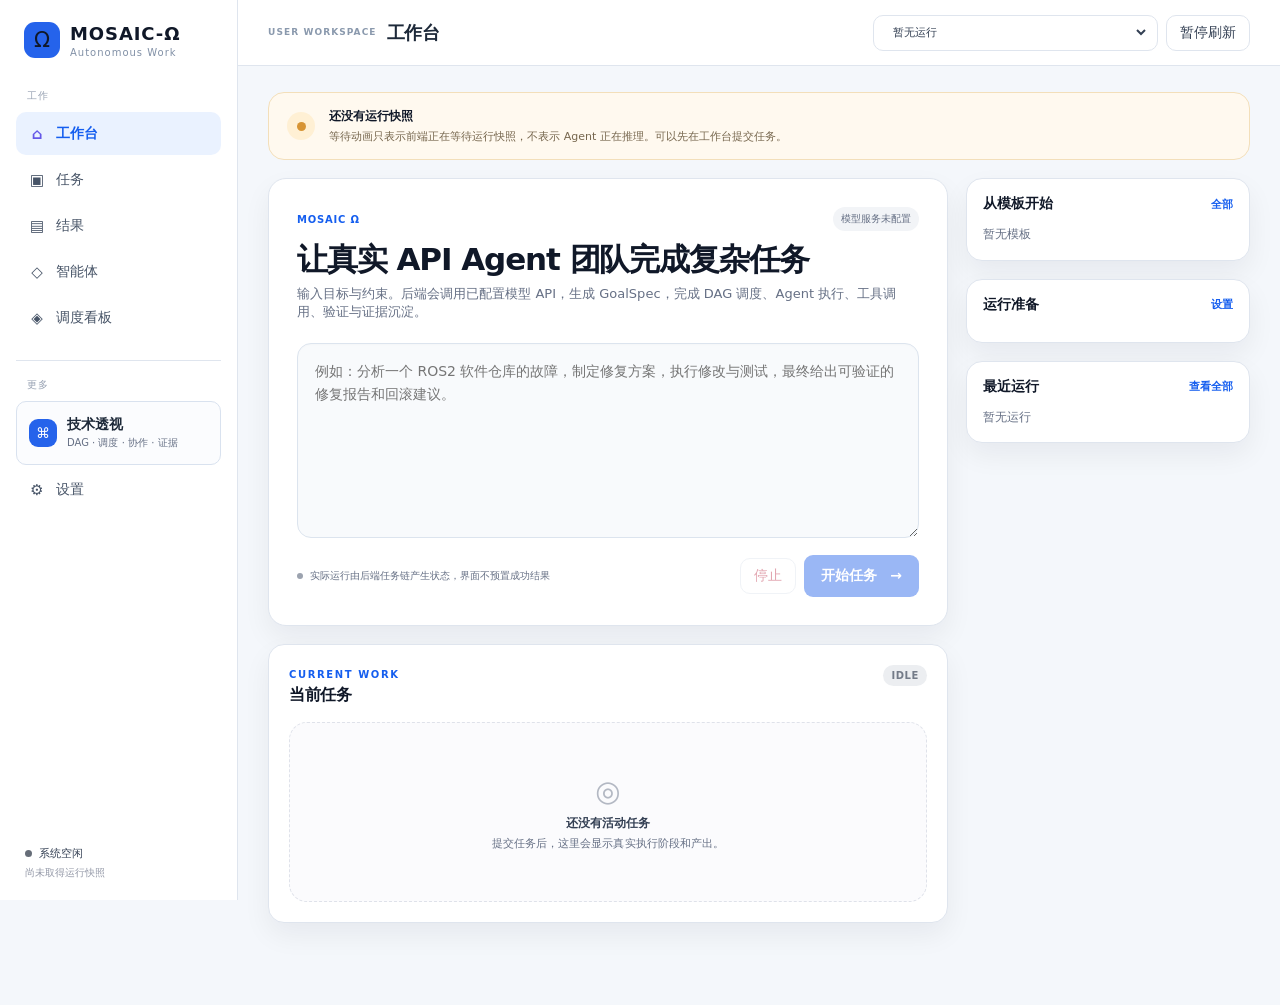
==== commit 7d5eb450: "fix: make the heterogeneous agent group actually dynamic The system ran, but the "dynamic heterogene" ====
--- a/apps/console/frontend/index.html
+++ b/apps/console/frontend/index.html
@@ -6,6 +6,7 @@
   <meta name="color-scheme" content="light">
   <title>MOSAIC-Ω</title>
   <link rel="stylesheet" href="assets/style.css">
+  <link rel="stylesheet" href="assets/board.css">
 </head>
 <body>
   <div class="app-shell">
@@ -21,6 +22,7 @@
         <button type="button" class="nav-item" data-view="tasks"><span class="nav-icon">▣</span><span>任务</span></button>
         <button type="button" class="nav-item" data-view="deliverables"><span class="nav-icon">▤</span><span>结果</span></button>
         <button type="button" class="nav-item" data-view="agents"><span class="nav-icon">◇</span><span>智能体</span></button>
+        <button type="button" class="nav-item" data-view="board"><span class="nav-icon">◈</span><span>调度看板</span></button>
 
         <div class="nav-label nav-label-gap">更多</div>
         <button type="button" class="nav-item judge-entry" data-view="judge"><span class="nav-icon">⌘</span><span class="judge-entry-copy"><strong>技术透视</strong><small>DAG · 调度 · 协作 · 证据</small></span></button>
@@ -218,6 +220,112 @@
         </div>
       </section>
 
+      <section id="view-board" class="view">
+        <div class="page-intro">
+          <div><span class="section-kicker">LIVE SCHEDULING</span><h2>动态调度看板</h2>
+          <p>任务队列、同类 Agent 竞争、实时负载与端边云资源池。所有动画只在观察到真实后端状态变化时触发；没有装饰性循环动效。</p></div>
+          <div id="boardRoundMeta" class="observation-status"></div>
+        </div>
+
+        <div id="boardSolverStrip" class="metric-ribbon"></div>
+
+        <article class="surface board-surface">
+          <div class="surface-head">
+            <div><h3>任务 → Agent → 资源池</h3><p class="subtle">左：等待中的任务及其原因；中：同类 Agent 泳道与实时负载；右：DEVICE / EDGE / CLOUD 资源池。</p></div>
+            <span class="soft-status">SCHEDULING_ROUND 事件驱动</span>
+          </div>
+          <div class="board-grid">
+            <div class="board-col board-queues">
+              <div class="board-col-title">任务队列</div>
+              <div id="boardQueues"></div>
+            </div>
+            <div class="board-col board-lanes">
+              <div class="board-col-title">Agent 泳道 · 实时负载</div>
+              <div id="boardLanes"></div>
+            </div>
+            <div class="board-col board-pools">
+              <div class="board-col-title">端 · 边 · 云资源池</div>
+              <div id="boardPools"></div>
+            </div>
+          </div>
+        </article>
+
+        <article class="surface board-surface">
+          <div class="surface-head">
+            <div><h3>动态任务图</h3><p class="subtle">按依赖层级布局；并行任务横向展开；关键路径高亮；节点显示执行它的 Agent 实例。可拖动、缩放、按调度轮次单步回放。</p></div>
+            <span id="dagMeta" class="soft-status"></span>
+          </div>
+          <div class="dag-wrap">
+            <div class="dag-controls">
+              <button type="button" id="dagStepBack" class="ghost-button">◀ 上一轮</button>
+              <input id="dagScrub" type="range" min="0" max="0" value="0" step="1" aria-label="调度轮次">
+              <button type="button" id="dagStepFwd" class="ghost-button">下一轮 ▶</button>
+              <button type="button" id="dagLive" class="ghost-button">回到最新</button>
+              <span class="dag-spacer"></span>
+              <button type="button" id="dagZoomOut" class="icon-button" title="缩小">−</button>
+              <button type="button" id="dagZoomIn" class="icon-button" title="放大">＋</button>
+              <button type="button" id="dagFit" class="ghost-button">适应窗口</button>
+              <label class="dag-toggle"><input type="checkbox" id="dagCritical" checked> 关键路径</label>
+            </div>
+            <svg id="dagSvg" viewBox="0 0 1200 620" preserveAspectRatio="xMidYMid meet"></svg>
+            <div id="dagLegend" class="dag-legend"></div>
+          </div>
+        </article>
+
+        <article class="surface board-surface">
+          <div class="surface-head">
+            <div><h3>候选与淘汰</h3><p class="subtle">点击任意任务卡片，查看参与竞争的 Agent、成本构成、被硬约束淘汰的候选及其具体原因。</p></div>
+            <span id="boardInspectorMeta" class="soft-status"></span>
+          </div>
+          <div id="boardInspector" class="board-inspector"></div>
+        </article>
+
+        <article class="surface board-surface">
+          <div class="surface-head">
+            <div><h3>动态协作拓扑回放</h3><p class="subtle">拓扑每次重建都会保留一个版本。拖动时间轴可回放 v1 → v2 → 节点失效 → 删边 → 重路由 → 恢复连通。</p></div>
+            <span id="boardTopoMeta" class="soft-status"></span>
+          </div>
+          <div class="board-topo">
+            <div class="board-topo-controls">
+              <button type="button" id="boardTopoPrev" class="ghost-button">◀ 上一版</button>
+              <input id="boardTopoScrub" type="range" min="0" max="0" value="0" step="1" aria-label="拓扑版本">
+              <button type="button" id="boardTopoNext" class="ghost-button">下一版 ▶</button>
+              <button type="button" id="boardTopoLive" class="ghost-button">回到最新</button>
+            </div>
+            <svg id="boardTopoSvg" viewBox="0 0 900 380" preserveAspectRatio="xMidYMid meet"></svg>
+            <div id="boardTopoDetail" class="board-topo-detail"></div>
+          </div>
+        </article>
+
+        <article class="surface board-surface">
+          <div class="surface-head">
+            <div><h3>记忆选择流水线</h3><p class="subtle">全量历史 → 候选召回 → 权限/状态过滤 → 排名 → 召回上限 → 去重压缩 → ContextPack → Agent 唤醒。每一段都显示进出数量与淘汰原因。</p></div>
+            <span id="memPipeMeta" class="soft-status"></span>
+          </div>
+          <div id="memPipeline" class="mem-pipeline"></div>
+          <div class="mem-detail-grid">
+            <div>
+              <div class="board-sub">选择哪个 ContextPack</div>
+              <select id="memPackSelect" class="mem-select"></select>
+              <div id="memPackSummary" class="mem-pack-summary"></div>
+            </div>
+            <div>
+              <div class="board-sub">排名与去留</div>
+              <div id="memRanked" class="mem-ranked"></div>
+            </div>
+          </div>
+          <div id="memDropped" class="mem-dropped"></div>
+        </article>
+
+        <article class="surface board-surface">
+          <div class="surface-head">
+            <div><h3>耗时归因</h3><p class="subtle">每个阶段的真实测量墙钟时间：模型调用 / 工具执行 / 独立验证。并行执行时各任务耗时之和会大于运行总时长。</p></div>
+            <span id="boardPerfMeta" class="soft-status"></span>
+          </div>
+          <div id="boardPerf" class="board-perf"></div>
+        </article>
+      </section>
+
       <section id="view-observatory" class="view">
         <div class="page-intro observatory-intro"><div><span class="section-kicker">LIVE EXECUTION</span><h2>技术观测</h2><p>动画只在观察到真实状态变化时触发；历史数据保持静态，避免“看起来在运行”的装饰性动画。</p></div><div id="observationStatus" class="observation-status"></div></div>
 
@@ -304,5 +412,6 @@
   </div>
 
   <script src="assets/app.js"></script>
+  <script src="assets/board.js"></script>
 </body>
 </html>
--- a/apps/console/frontend/assets/board.css
+++ b/apps/console/frontend/assets/board.css
@@ -0,0 +1,289 @@
+/* Live scheduling board.
+   Colours encode scheduling state, not decoration: every hue maps to one
+   backend-reported state so a reviewer can read the board without a legend. */
+
+.board-surface { margin-bottom: 18px; }
+
+.board-grid {
+  display: grid;
+  grid-template-columns: minmax(240px, 1fr) minmax(320px, 1.4fr) minmax(240px, 1fr);
+  gap: 16px;
+  align-items: start;
+}
+@media (max-width: 1180px) { .board-grid { grid-template-columns: 1fr; } }
+
+.board-col { min-width: 0; }
+.board-col-title {
+  font-size: 11px; letter-spacing: .12em; text-transform: uppercase;
+  color: #6b7280; margin-bottom: 10px; font-weight: 600;
+}
+
+/* ------------------------------------------------------------- task cards */
+
+.board-task {
+  display: flex; flex-direction: column; gap: 3px; width: 100%;
+  text-align: left; padding: 8px 10px; margin-bottom: 6px;
+  border: 1px solid #e3e6ea; border-left: 3px solid #c8cdd4;
+  border-radius: 8px; background: #fff; cursor: pointer;
+  font: inherit; color: inherit;
+}
+.board-task:hover { border-color: #b6bcc5; background: #fbfcfd; }
+.board-task.selected { box-shadow: 0 0 0 2px rgba(39, 84, 168, .25); }
+.board-task-state { font-size: 10px; letter-spacing: .08em; text-transform: uppercase; color: #6b7280; }
+.board-task strong { font-size: 13px; font-weight: 600; line-height: 1.35; }
+.board-task-agent { font-family: ui-monospace, SFMono-Regular, Menlo, monospace; font-size: 11px; color: #2754a8; }
+.board-task-reason { font-size: 11px; color: #6b7280; line-height: 1.4; }
+
+.board-task.blocked      { border-left-color: #9aa2ad; }
+.board-task.candidate    { border-left-color: #3f7fd8; }
+.board-task.queued       { border-left-color: #d99b28; }
+.board-task.infeasible   { border-left-color: #c0392b; background: #fdf5f4; }
+.board-task.assigned     { border-left-color: #2f8f6a; }
+.board-task.running      { border-left-color: #2754a8; }
+.board-task.verifying    { border-left-color: #7a52c9; }
+.board-task.reassigning  { border-left-color: #c0392b; }
+.board-task.succeeded    { border-left-color: #2f8f6a; opacity: .78; }
+.board-task.failed       { border-left-color: #c0392b; }
+.board-task.paused       { border-left-color: #9aa2ad; }
+
+/* ---------------------------------------------------------------- queues */
+
+.queue-block { margin-bottom: 14px; }
+.queue-head {
+  display: flex; justify-content: space-between; align-items: center;
+  margin-bottom: 6px; font-size: 12px; font-weight: 600;
+}
+.queue-name { color: #303640; }
+.queue-count {
+  min-width: 20px; text-align: center; padding: 1px 7px; border-radius: 10px;
+  background: #eef0f3; color: #4b5563; font-size: 11px;
+}
+.queue-block.infeasible .queue-count { background: #fbe4e1; color: #a33124; }
+.queue-block.queued .queue-count { background: #fbf0dc; color: #8a6113; }
+
+/* ------------------------------------------------------------ agent lanes */
+
+.lane-group { margin-bottom: 16px; }
+.lane-group-head {
+  display: flex; justify-content: space-between; align-items: baseline;
+  padding-bottom: 5px; margin-bottom: 8px; border-bottom: 1px solid #ecedf0;
+}
+.lane-group-head span { font-size: 13px; font-weight: 700; color: #232833; }
+.lane-group-head small { font-size: 11px; color: #6b7280; }
+
+.lane {
+  border: 1px solid #e6e8ec; border-radius: 10px; padding: 9px 11px;
+  margin-bottom: 8px; background: #fcfdfe;
+}
+.lane.offline { opacity: .55; background: #f7f7f8; }
+.lane-head { display: flex; justify-content: space-between; align-items: center; gap: 8px; }
+.lane-id {
+  display: flex; align-items: center; gap: 6px;
+  font-family: ui-monospace, SFMono-Regular, Menlo, monospace; font-size: 12px; color: #2b3240;
+}
+.lane-dot { width: 7px; height: 7px; border-radius: 50%; background: #9aa2ad; }
+.lane-dot.ok { background: #2f8f6a; }
+.lane-dot.bad { background: #c0392b; }
+
+.tier-badge {
+  font-size: 10px; letter-spacing: .08em; padding: 2px 6px; border-radius: 4px;
+  background: #eef0f3; color: #4b5563; font-weight: 600;
+}
+.tier-badge.device { background: #e6f2ec; color: #22694f; }
+.tier-badge.edge   { background: #fbf0dc; color: #8a6113; }
+.tier-badge.cloud  { background: #e7edf9; color: #2754a8; }
+
+.lane-load { display: flex; align-items: center; gap: 8px; margin: 6px 0 4px; }
+.lane-bar { flex: 1; height: 5px; border-radius: 3px; background: #eceef1; overflow: hidden; }
+.lane-bar span {
+  display: block; height: 100%; background: #2754a8;
+  transition: width .35s cubic-bezier(.22,.61,.36,1);
+}
+.lane-load small { font-size: 11px; color: #6b7280; white-space: nowrap; }
+.lane-tasks { min-height: 26px; }
+.lane-idle { font-size: 11px; color: #9aa2ad; }
+
+/* ---------------------------------------------------------------- pools */
+
+.pool { border: 1px solid #e6e8ec; border-radius: 10px; padding: 11px; margin-bottom: 10px; background: #fff; }
+.pool-head { display: flex; align-items: center; gap: 8px; margin-bottom: 8px; }
+.pool-head strong { font-family: ui-monospace, SFMono-Regular, Menlo, monospace; font-size: 12px; }
+.pool-rows { display: grid; grid-template-columns: 1fr 1fr; gap: 4px 10px; }
+.pool-rows div { display: flex; justify-content: space-between; font-size: 11px; }
+.pool-rows span { color: #6b7280; }
+.pool-rows strong { font-weight: 600; }
+.pool-privacy, .pool-agents { margin-top: 7px; font-size: 11px; }
+.pool-privacy span, .pool-agents span { display: block; color: #6b7280; margin-bottom: 2px; }
+.pool-privacy code, .pool-agents code { font-size: 10.5px; color: #3b4250; word-break: break-word; }
+
+/* ------------------------------------------------------------- inspector */
+
+.board-inspector { font-size: 13px; }
+.inspector-heading { display: flex; justify-content: space-between; align-items: flex-start; gap: 12px; }
+.inspector-heading h4 { margin: 0 0 2px; font-size: 15px; }
+.inspector-reason {
+  margin: 10px 0 14px; padding: 9px 11px; border-radius: 8px;
+  background: #f6f7f9; color: #414957; font-size: 12px; line-height: 1.55;
+}
+.board-two { display: grid; grid-template-columns: 1.35fr 1fr; gap: 18px; align-items: start; }
+@media (max-width: 1000px) { .board-two { grid-template-columns: 1fr; } }
+.board-sub {
+  font-size: 11px; letter-spacing: .1em; text-transform: uppercase;
+  color: #6b7280; margin: 4px 0 8px; font-weight: 600;
+}
+.board-inspector .deep-table td.tiny { font-size: 10.5px; color: #6b7280; }
+.board-inspector tr.chosen { background: #eef5f1; }
+.pick { color: #22694f; font-weight: 600; font-size: 11px; }
+.standby { color: #8a6113; font-size: 11px; }
+
+.elim-summary { display: flex; flex-wrap: wrap; gap: 6px; margin-bottom: 10px; }
+.elim-chip {
+  display: inline-flex; align-items: center; gap: 6px;
+  padding: 3px 9px; border-radius: 12px; background: #f6eceb;
+  color: #8a4b42; font-size: 11px;
+}
+.elim-chip strong { font-weight: 700; }
+
+.elim-list { max-height: 320px; overflow: auto; }
+.elim { padding: 7px 0; border-bottom: 1px solid #f0f1f4; }
+.elim code { font-size: 11px; color: #2b3240; }
+.elim ul { margin: 4px 0 0; padding-left: 16px; }
+.elim li { font-size: 11px; color: #8a4b42; line-height: 1.5; }
+
+/* -------------------------------------------------------- topology replay */
+
+.board-topo-controls { display: flex; align-items: center; gap: 10px; margin-bottom: 10px; }
+.board-topo-controls input[type=range] { flex: 1; }
+#boardTopoSvg { width: 100%; height: 380px; background: #fbfcfd; border-radius: 10px; }
+.topo-edge { stroke: #c3c9d2; }
+.topo-edge.added { stroke: #2f8f6a; stroke-width: 2.5; }
+.topo-edge.removed { stroke: #c0392b; stroke-dasharray: 4 4; opacity: .65; }
+.topo-node circle { fill: #fff; stroke: #2754a8; stroke-width: 2; }
+.topo-node.added circle { stroke: #2f8f6a; stroke-width: 3; }
+.topo-node text { font-size: 10px; fill: #4b5563; }
+.board-topo-detail { margin-top: 12px; }
+
+/* ------------------------------------------------------------------ perf */
+
+.perf-bars { margin-bottom: 16px; }
+.perf-row { display: flex; align-items: center; gap: 10px; margin-bottom: 7px; }
+.perf-name { width: 76px; font-size: 12px; color: #414957; }
+.perf-bar { flex: 1; height: 7px; border-radius: 4px; background: #eceef1; overflow: hidden; }
+.perf-bar span { display: block; height: 100%; background: #7a52c9; }
+.perf-value { width: 170px; text-align: right; font-size: 11px; color: #6b7280; }
+
+/* ------------------------------------------------------------ dynamic DAG */
+
+.dag-wrap { position: relative; }
+.dag-controls { display: flex; align-items: center; gap: 8px; margin-bottom: 10px; flex-wrap: wrap; }
+.dag-controls input[type=range] { flex: 0 1 220px; }
+.dag-spacer { flex: 1; }
+.dag-toggle { display: inline-flex; align-items: center; gap: 5px; font-size: 12px; color: #4b5563; }
+#dagSvg {
+  width: 100%; height: 620px; background: #fbfcfd;
+  border: 1px solid #eceef1; border-radius: 10px; cursor: grab; touch-action: none;
+}
+#dagSvg.grabbing { cursor: grabbing; }
+
+.dag-level { font-size: 11px; fill: #9aa2ad; font-weight: 700; letter-spacing: .1em; }
+.dag-link { fill: none; stroke: #ccd2da; stroke-width: 1.5; }
+.dag-link.critical { stroke: #d98324; stroke-width: 2.5; }
+
+.dag-card rect { fill: #fff; stroke: #dfe3e8; stroke-width: 1.5; }
+.dag-card { cursor: pointer; }
+.dag-card:hover rect { stroke: #b6bcc5; }
+.dag-card.selected rect { stroke: #2754a8; stroke-width: 2.5; }
+.dag-card.critical rect { stroke: #d98324; }
+.dag-state { font-size: 9.5px; fill: #6b7280; letter-spacing: .04em; }
+.dag-title { font-size: 12px; fill: #232833; font-weight: 600; }
+.dag-agent { font-size: 10px; fill: #2754a8; font-family: ui-monospace, SFMono-Regular, Menlo, monospace; }
+.dag-dur { font-size: 9.5px; fill: #9aa2ad; }
+
+.dag-card.blocked rect      { fill: #f7f8f9; }
+.dag-card.candidate rect    { fill: #eef3fb; }
+.dag-card.queued rect       { fill: #fdf7ea; }
+.dag-card.infeasible rect   { fill: #fdf1ef; stroke: #c0392b; }
+.dag-card.assigned rect     { fill: #eef6f2; }
+.dag-card.running rect      { fill: #e9f0fb; stroke: #2754a8; }
+.dag-card.verifying rect    { fill: #f2eefb; }
+.dag-card.reassigning rect  { fill: #fdf1ef; stroke: #c0392b; }
+.dag-card.succeeded rect    { fill: #eef6f2; }
+.dag-card.failed rect       { fill: #fbe9e6; stroke: #c0392b; }
+
+/* Fires once when a real status change was observed between two snapshots. */
+@keyframes dag-pop { 0% { opacity: .35; } 100% { opacity: 1; } }
+.dag-card.just-changed rect { animation: dag-pop .55s ease-out; }
+
+.dag-legend { display: flex; flex-wrap: wrap; align-items: center; gap: 8px; margin-top: 10px; }
+.dag-chip {
+  display: inline-flex; align-items: center; gap: 6px; padding: 3px 9px;
+  border-radius: 12px; background: #eef0f3; color: #4b5563; font-size: 11px;
+}
+.dag-chip.infeasible { background: #fbe4e1; color: #a33124; }
+.dag-chip.queued { background: #fbf0dc; color: #8a6113; }
+.dag-chip.succeeded { background: #e6f2ec; color: #22694f; }
+.dag-note { font-size: 11px; color: #9aa2ad; margin-left: auto; }
+
+/* ------------------------------------------------------- memory pipeline */
+
+.mem-pipeline {
+  display: grid; grid-template-columns: repeat(auto-fit, minmax(150px, 1fr));
+  gap: 12px; margin-bottom: 18px;
+}
+.mem-stage { position: relative; }
+.mem-stage-head { display: flex; justify-content: space-between; align-items: baseline; font-size: 12px; }
+.mem-stage-head span { color: #4b5563; }
+.mem-stage-head strong { font-size: 16px; font-weight: 700; color: #232833; }
+.mem-stage-bar { height: 6px; border-radius: 3px; background: #eceef1; overflow: hidden; margin: 5px 0 4px; }
+.mem-stage-bar span { display: block; height: 100%; background: #2f8f6a; }
+.mem-stage small { font-size: 10.5px; color: #9aa2ad; line-height: 1.4; display: block; }
+.mem-arrow { display: none; }
+
+.mem-detail-grid { display: grid; grid-template-columns: minmax(240px, 1fr) 1.5fr; gap: 20px; align-items: start; }
+@media (max-width: 1000px) { .mem-detail-grid { grid-template-columns: 1fr; } }
+.mem-select { width: 100%; margin-bottom: 10px; }
+.mem-pack-summary .truth-row { display: flex; justify-content: space-between; font-size: 12px; padding: 3px 0; }
+.mem-comp { margin-top: 10px; font-size: 11px; }
+.mem-comp span { display: block; color: #6b7280; margin-top: 6px; }
+.mem-comp code { font-size: 10.5px; color: #3b4250; word-break: break-all; }
+.mem-ranked { max-height: 340px; overflow: auto; }
+.mem-ranked tr.chosen { background: #eef5f1; }
+
+.mem-dropped { margin-top: 18px; }
+.mem-drop-cols { display: grid; grid-template-columns: repeat(auto-fit, minmax(230px, 1fr)); gap: 16px; }
+.mem-drop-cols strong { font-size: 12px; color: #303640; }
+.mem-drop-cols ul { margin: 6px 0 0; padding-left: 16px; }
+.mem-drop-cols li { font-size: 11px; color: #6b7280; line-height: 1.5; }
+
+/* --------------------------------------------------- formulas as details */
+/* A formula explains an algorithm; it is not a headline metric. These used to
+   be the largest card in each panel, pushing the real runtime data below the
+   fold. They are now collapsed by default and rendered after the data. */
+
+.algo-details {
+  margin-top: 14px; border: 1px solid #eceef1; border-radius: 10px;
+  background: #fbfcfd; overflow: hidden;
+}
+.algo-details > summary {
+  cursor: pointer; padding: 10px 14px; font-size: 12px; font-weight: 600;
+  color: #4b5563; list-style: none; user-select: none;
+}
+.algo-details > summary::-webkit-details-marker { display: none; }
+.algo-details > summary::before { content: '▸ '; color: #9aa2ad; }
+.algo-details[open] > summary::before { content: '▾ '; }
+.algo-details > summary:hover { color: #232833; background: #f4f6f8; }
+.algo-body { padding: 0 14px 14px; }
+.algo-body .math-block {
+  font-family: ui-monospace, SFMono-Regular, Menlo, monospace;
+  font-size: 13px; color: #232833; padding: 8px 0;
+}
+.algo-body .math-block.small { font-size: 11.5px; color: #6b7280; }
+.algo-body p { font-size: 12px; color: #4b5563; line-height: 1.6; margin: 6px 0; }
+.algo-body .formula-notes { display: flex; flex-wrap: wrap; gap: 6px; margin-top: 8px; }
+.algo-body .formula-notes span {
+  font-size: 11px; padding: 2px 8px; border-radius: 10px;
+  background: #eef0f3; color: #4b5563;
+}
+.algo-body .algorithm-chain { display: flex; flex-wrap: wrap; align-items: center; gap: 6px; font-size: 11.5px; }
+.algo-body .algorithm-chain span { padding: 2px 8px; border-radius: 10px; background: #eef0f3; color: #4b5563; }
+.algo-body .algorithm-chain b { color: #9aa2ad; }
